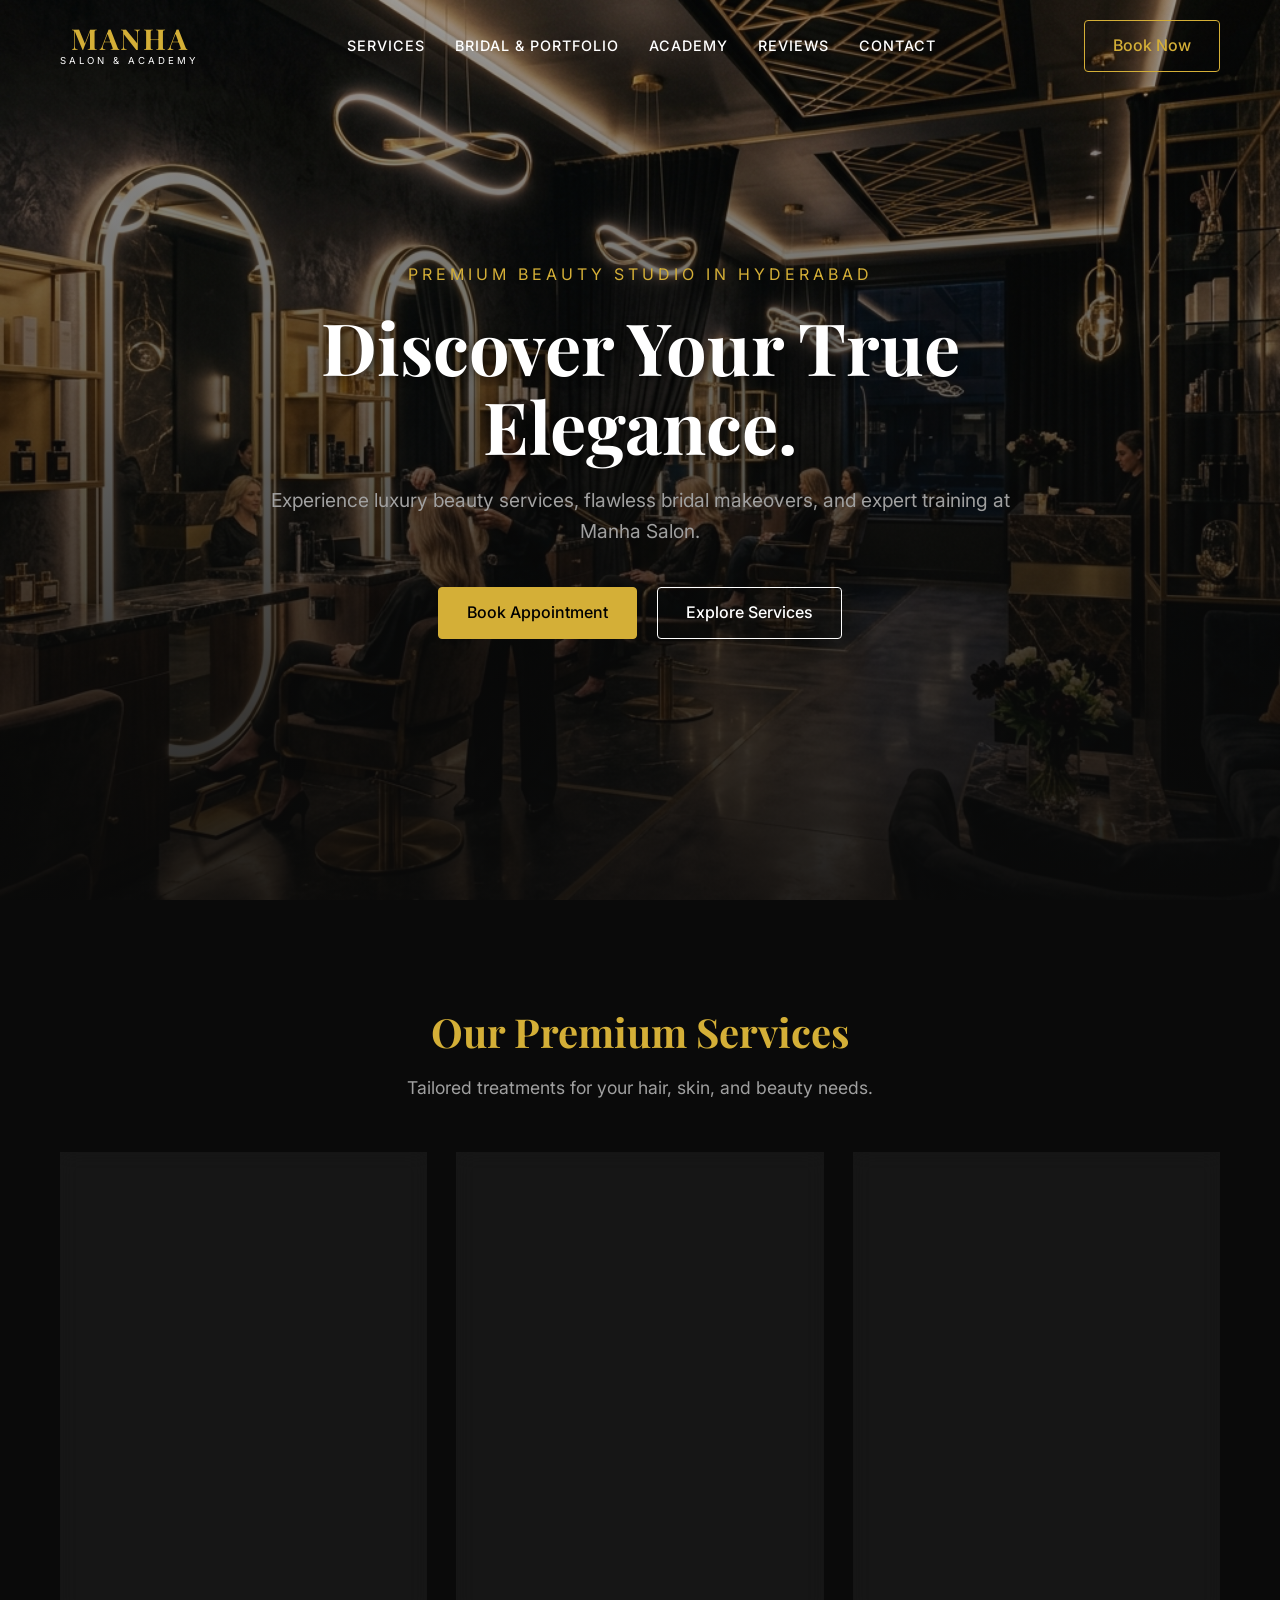
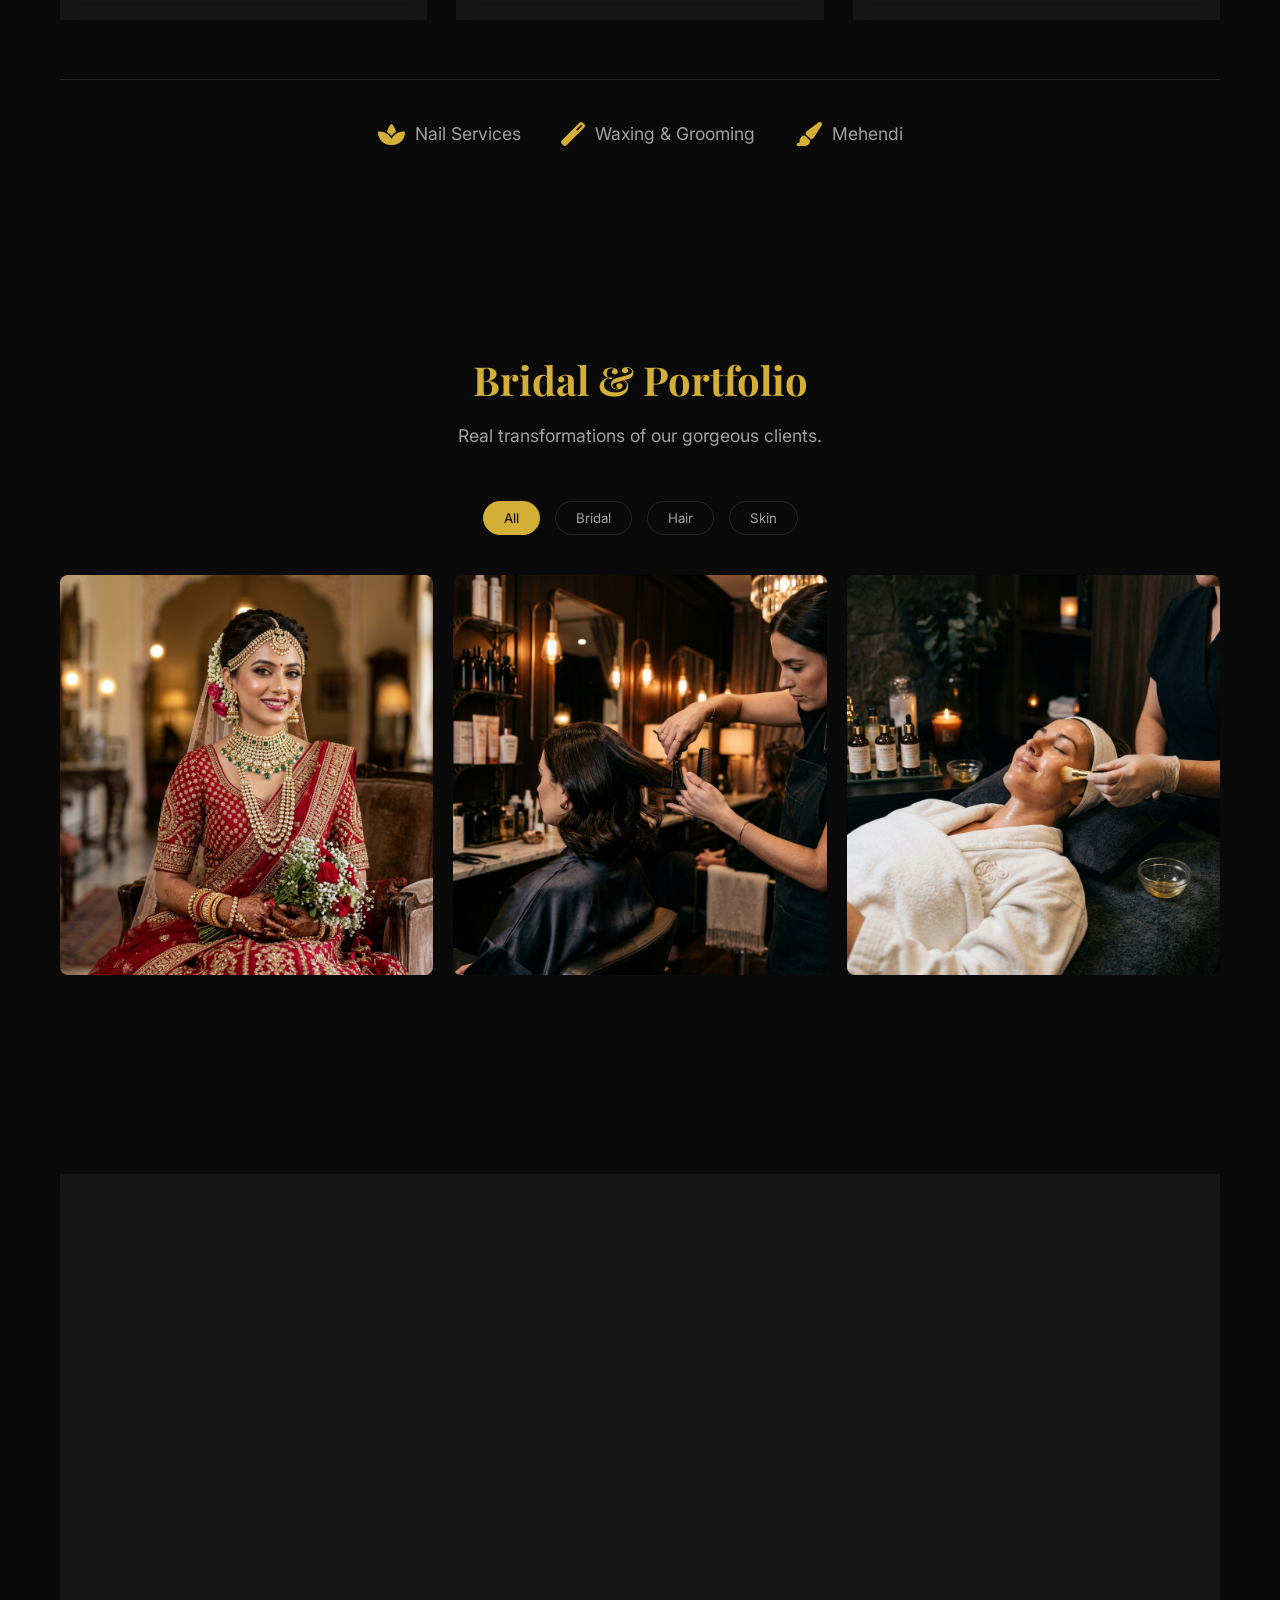
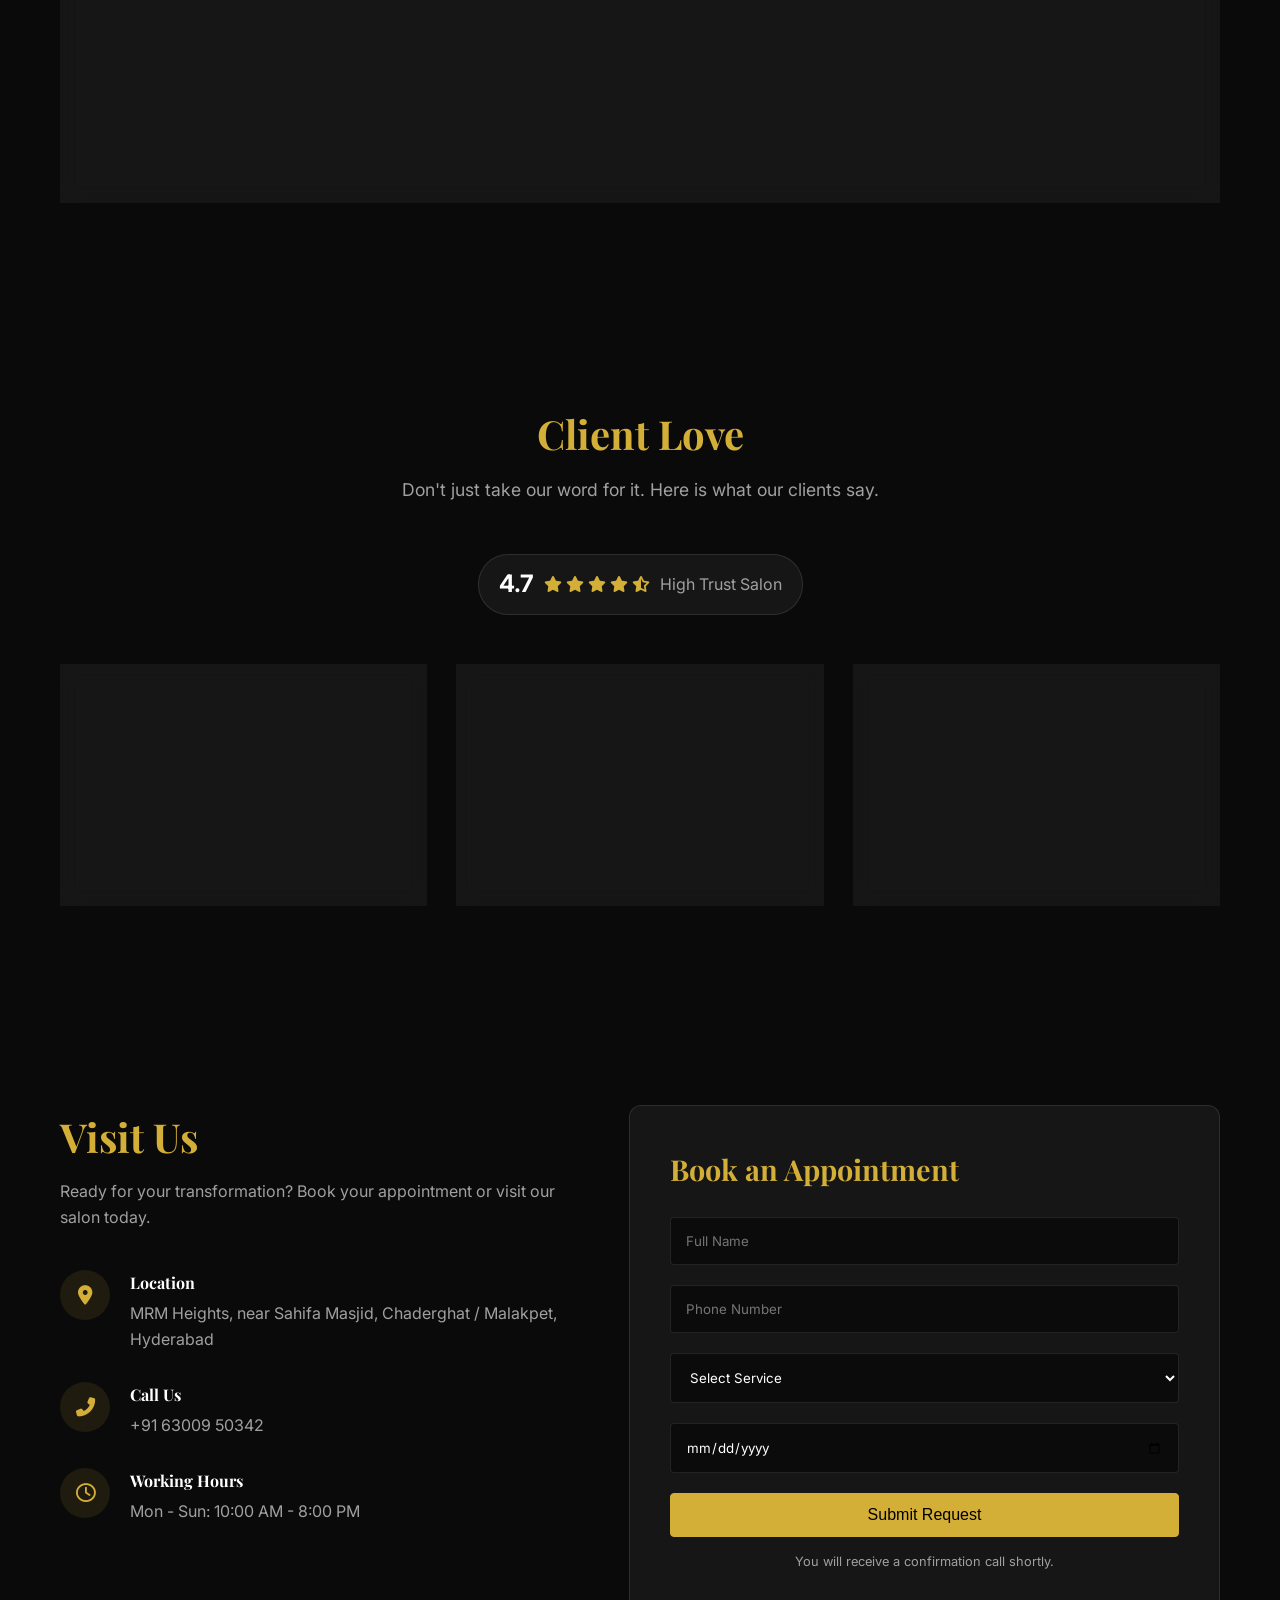
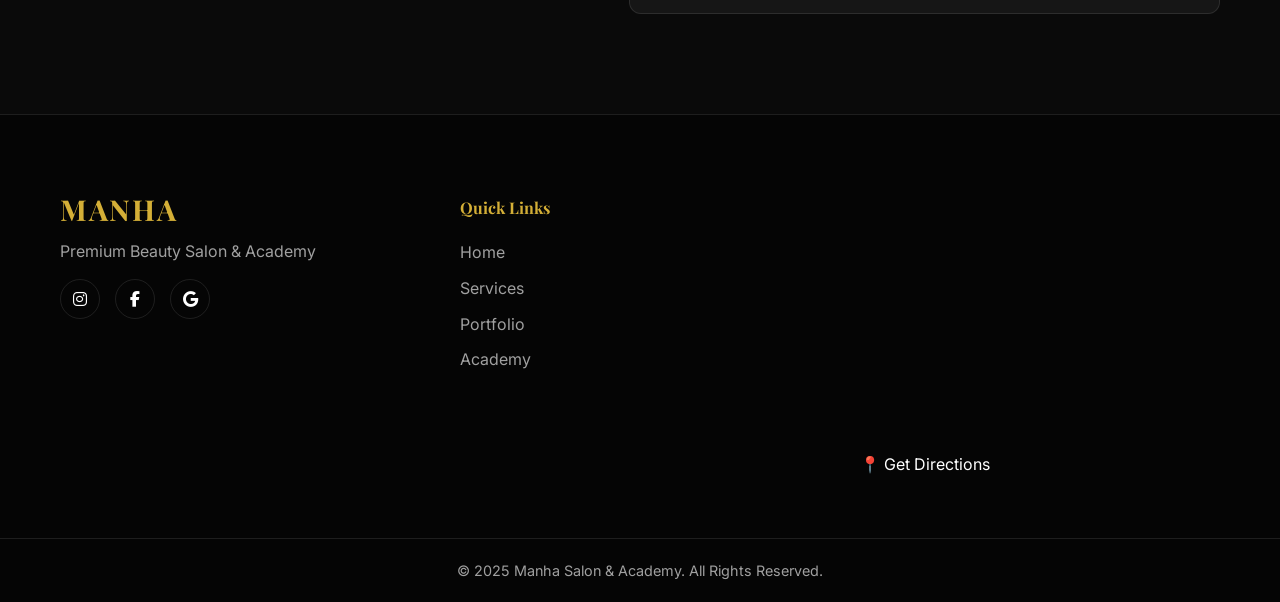
==== index.html @ 8966a5f3 "Initial salon website" ====
<!DOCTYPE html>
<html lang="en">
<head>
    <meta charset="UTF-8">
    <meta name="viewport" content="width=device-width, initial-scale=1.0">
    <meta name="description" content="Manha Salon Premium Beauty & Academy in Hyderabad. We offer luxury bridal makeup, hair styling, skin treatments, and beauty courses.">
    <title>Manha Salon | Premium Beauty & Academy</title>
    
    <!-- Google Fonts -->
    <link rel="preconnect" href="https://fonts.googleapis.com">
    <link rel="preconnect" href="https://fonts.gstatic.com" crossorigin>
    <link href="https://fonts.googleapis.com/css2?family=Inter:wght@300;400;500;600&family=Playfair+Display:wght@400;600;700&display=swap" rel="stylesheet">
    
    <!-- FontAwesome for Icons -->
    <link rel="stylesheet" href="https://cdnjs.cloudflare.com/ajax/libs/font-awesome/6.4.0/css/all.min.css">
    
    <!-- Custom CSS -->
    <link rel="stylesheet" href="styles.css">
</head>
<body>

    <!-- Navigation -->
    <nav id="navbar">
        <div class="nav-container">
            <a href="#" class="logo">
                <span class="logo-text">MANHA</span>
                <span class="logo-sub">SALON & ACADEMY</span>
            </a>
            <div class="nav-links">
                <a href="#services">Services</a>
                <a href="#portfolio">Bridal & Portfolio</a>
                <a href="#academy">Academy</a>
                <a href="#reviews">Reviews</a>
                <a href="#contact">Contact</a>
            </div>
            <div class="nav-actions">
                <a href="https://wa.me/916300950342?text=Hi%20I%20want%20to%20book%20an%20appointment"
class="btn btn-outline"
target="_blank">
Book Now
</a>
                <button class="mobile-menu-btn"><i class="fas fa-bars"></i></button>
            </div>
        </div>
        <!-- Mobile Menu -->
        <div class="mobile-menu">
            <a href="#services">Services</a>
            <a href="#portfolio">Bridal & Portfolio</a>
            <a href="#academy">Academy</a>
            <a href="#reviews">Reviews</a>
            <a href="#contact">Contact</a>
        </div>
    </nav>

    <!-- Hero Section -->
    <header class="hero" id="home">
        <div class="hero-overlay"></div>
        <div class="hero-content fade-in-up">
            <p class="hero-subtitle">Premium Beauty Studio in Hyderabad</p>
            <h1 class="hero-title">Discover Your True Elegance.</h1>
            <p class="hero-desc">Experience luxury beauty services, flawless bridal makeovers, and expert training at Manha Salon.</p>
            <div class="hero-cta">
                <a href="https://wa.me/916300950342?text=Hi%20I%20want%20to%20book%20an%20appointment"
class="btn btn-primary"
target="_blank">
Book Appointment
</a>
                <a href="#services" class="btn btn-secondary">Explore Services</a>
            </div>
        </div>
    </header>

    <!-- Services Section -->
    <section class="services section" id="services">
        <div class="container">
            <div class="section-header text-center fade-in-up">
                <h2 class="section-title">Our Premium Services</h2>
                <p class="section-subtitle">Tailored treatments for your hair, skin, and beauty needs.</p>
            </div>
            
            <div class="services-grid">
                <!-- Service Card 1 -->
                <div class="service-card fade-in-up" style="transition-delay: 0.1s;">
                    <div class="service-img" style="background-image: url('assets/hair_styling.png');"></div>
                    <div class="service-content">
                        <h3>Hair Styling & Care</h3>
                        <p>Expert cuts, coloring, keratin treatments, and styling for a flawless look.</p>
                        <a href="https://wa.me/916300950342?text=Hi, I would like to book a Hair Service." class="service-link" target="_blank">Book via WhatsApp <i class="fas fa-arrow-right"></i></a>
                    </div>
                </div>

                <!-- Service Card 2 -->
                <div class="service-card fade-in-up" style="transition-delay: 0.2s;">
                    <div class="service-img" style="background-image: url('assets/skin_care.png');"></div>
                    <div class="service-content">
                        <h3>Skin Treatments</h3>
                        <p>Rejuvenating facials, de-tan, glowing treatments tailored to your skin type.</p>
                        <a href="https://wa.me/916300950342?text=Hi, I would like to book a Skin Service." class="service-link" target="_blank">Book via WhatsApp <i class="fas fa-arrow-right"></i></a>
                    </div>
                </div>

                <!-- Service Card 3 -->
                <div class="service-card fade-in-up" style="transition-delay: 0.3s;">
                    <div class="service-img" style="background-image: url('assets/bridal_makeup.png');"></div>
                    <div class="service-content">
                        <h3>Bridal & Party Makeup</h3>
                        <p>Flawless HD/Airbrush makeup for your special day to make you shine.</p>
                        <a href="https://wa.me/916300950342?text=Hi, I would like to inquire about Bridal Makeup." class="service-link" target="_blank">Book via WhatsApp <i class="fas fa-arrow-right"></i></a>
                    </div>
                </div>
            </div>

            <!-- Other Services List -->
            <div class="other-services fade-in-up">
                <div class="service-item">
                    <i class="fas fa-spa"></i>
                    <span>Nail Services</span>
                </div>
                <div class="service-item">
                    <i class="fas fa-magic"></i>
                    <span>Waxing & Grooming</span>
                </div>
                <div class="service-item">
                    <i class="fas fa-paint-brush"></i>
                    <span>Mehendi</span>
                </div>
            </div>
        </div>
    </section>

    <!-- Bridal & Portfolio Section -->
    <section class="portfolio section" id="portfolio">
        <div class="container">
            <div class="section-header text-center fade-in-up">
                <h2 class="section-title">Bridal & Portfolio</h2>
                <p class="section-subtitle">Real transformations of our gorgeous clients.</p>
            </div>
            
            <div class="portfolio-filters fade-in-up">
                <button class="filter-btn active" data-filter="all">All</button>
                <button class="filter-btn" data-filter="bridal">Bridal</button>
                <button class="filter-btn" data-filter="hair">Hair</button>
                <button class="filter-btn" data-filter="skin">Skin</button>
            </div>

            <div class="portfolio-grid fade-in-up">
                <div class="portfolio-item bridal">
                    <img src="assets/bridal_makeup.png" alt="Bridal Makeup Transformation">
                    <div class="portfolio-overlay">
                        <span>Bridal HD Makeup</span>
                    </div>
                </div>
                <div class="portfolio-item hair">
                    <img src="assets/hair_styling.png" alt="Hair Color & Styling">
                    <div class="portfolio-overlay">
                        <span>Balayage & Styling</span>
                    </div>
                </div>
                <div class="portfolio-item skin">
                    <img src="assets/skin_care.png" alt="Skin Care Result">
                    <div class="portfolio-overlay">
                        <span>Luxury Glowing Facial</span>
                    </div>
                </div>
                <!-- Add more portfolio items as needed -->
            </div>
        </div>
    </section>

    <!-- Academy Section -->
    <section class="academy section" id="academy">
        <div class="container">
            <div class="academy-content fade-in-up">
                <div class="academy-text">
                    <h2 class="section-title">Manha Beauty Academy</h2>
                    <p class="section-subtitle">Turn your passion into a profession.</p>
                    <p class="academy-desc">We offer professional training courses in makeup, hair styling, and skin treatments. Get certified by industry experts and start your career in beauty.</p>
                    <ul class="academy-features">
                        <li><i class="fas fa-check-circle"></i> Comprehensive Curriculum</li>
                        <li><i class="fas fa-check-circle"></i> Hands-on Practice</li>
                        <li><i class="fas fa-check-circle"></i> Professional Certification</li>
                        <li><i class="fas fa-check-circle"></i> Placement Assistance</li>
                    </ul>
                    <a href="https://wa.me/916300950342?text=Hi, I want details about Academy Courses." class="btn btn-primary" target="_blank">Inquire About Courses</a>
                </div>
                <div class="academy-image">
                    <div class="img-wrapper">
                        <img src="assets/hero_bg.png" alt="Beauty Academy Training">
                    </div>
                </div>
            </div>
        </div>
    </section>

    <!-- Reviews Section -->
    <section class="reviews section" id="reviews">
        <div class="container">
            <div class="section-header text-center fade-in-up">
                <h2 class="section-title">Client Love</h2>
                <p class="section-subtitle">Don't just take our word for it. Here is what our clients say.</p>
                <div class="google-rating">
                    <span class="rating-number">4.7</span>
                    <div class="stars">
                        <i class="fas fa-star"></i>
                        <i class="fas fa-star"></i>
                        <i class="fas fa-star"></i>
                        <i class="fas fa-star"></i>
                        <i class="fas fa-star-half-alt"></i>
                    </div>
                    <span class="rating-text">High Trust Salon</span>
                </div>
            </div>

            <div class="reviews-grid">
                <div class="review-card fade-in-up" style="transition-delay: 0.1s;">
                    <div class="review-header">
                        <div class="reviewer-avatar">S</div>
                        <div>
                            <h4>Sana Fatima</h4>
                            <div class="stars"><i class="fas fa-star"></i><i class="fas fa-star"></i><i class="fas fa-star"></i><i class="fas fa-star"></i><i class="fas fa-star"></i></div>
                        </div>
                    </div>
                    <p class="review-text">"Best bridal makeup in Malakpet! The staff is very friendly and they made my special day even better. Highly recommended."</p>
                </div>
                <div class="review-card fade-in-up" style="transition-delay: 0.2s;">
                    <div class="review-header">
                        <div class="reviewer-avatar">R</div>
                        <div>
                            <h4>Rishika Reddy</h4>
                            <div class="stars"><i class="fas fa-star"></i><i class="fas fa-star"></i><i class="fas fa-star"></i><i class="fas fa-star"></i><i class="fas fa-star"></i></div>
                        </div>
                    </div>
                    <p class="review-text">"Got my hair cut and keratin treatment done. Amazing service and very professional. The ambiance is truly luxurious."</p>
                </div>
                <div class="review-card fade-in-up" style="transition-delay: 0.3s;">
                    <div class="review-header">
                        <div class="reviewer-avatar">N</div>
                        <div>
                            <h4>Neha Khan</h4>
                            <div class="stars"><i class="fas fa-star"></i><i class="fas fa-star"></i><i class="fas fa-star"></i><i class="fas fa-star"></i><i class="fas fa-star-half-alt"></i></div>
                        </div>
                    </div>
                    <p class="review-text">"Joined the beauty course here. The training is very hands-on and detailed. Great place to learn and get styled!"</p>
                </div>
            </div>
        </div>
    </section>

    <!-- Booking / Contact Section -->
    <section class="contact section" id="contact">
        <div class="container">
            <div class="contact-wrapper fade-in-up">
                <div class="contact-info">
                    <h2 class="section-title">Visit Us</h2>
                    <p class="contact-desc">Ready for your transformation? Book your appointment or visit our salon today.</p>
                    
                    <div class="info-item">
                        <div class="info-icon"><i class="fas fa-map-marker-alt"></i></div>
                        <div>
                            <h4>Location</h4>
                            <p>MRM Heights, near Sahifa Masjid, Chaderghat / Malakpet, Hyderabad</p>
                        </div>
                    </div>
                    <div class="info-item">
                        <div class="info-icon">
                            <a href="tel:+916300950342">
                                <i class="fas fa-phone-alt"></i>
                            </a>
                        </div>
                        <div>
                            <h4>Call Us</h4>
                            <p><a href="tel:+916300950342">+91 63009 50342</a></p>
                        </div>
                    </div>
                    <div class="info-item">
                        <div class="info-icon"><i class="far fa-clock"></i></div>
                        <div>
                            <h4>Working Hours</h4>
                            <p>Mon - Sun: 10:00 AM - 8:00 PM</p>
                        </div>
                    </div>
                </div>

                <div class="booking-form-container">
                    <h3>Book an Appointment</h3>
                    <form id="bookingForm" class="booking-form">
                        <div class="form-group">
                            <input type="text" id="name" placeholder="Full Name" required>
                        </div>
                        <div class="form-group">
                            <input type="tel" id="phone" placeholder="Phone Number" required>
                        </div>
                        <div class="form-group">
                            <select id="service" required>
                                <option value="" disabled selected>Select Service</option>
                                <option value="Hair Styling">Hair Styling & Care</option>
                                <option value="Skin Treatment">Skin Treatment</option>
                                <option value="Bridal Makeup">Bridal Makeup</option>
                                <option value="Nails">Nail Services</option>
                                <option value="Academy">Academy Inquiry</option>
                            </select>
                        </div>
                        <div class="form-group">
                            <input type="date" id="date" required>
                        </div>
                        <button type="submit" class="btn btn-primary w-100">Submit Request</button>
                        <p class="form-note">You will receive a confirmation call shortly.</p>
                    </form>
                </div>
            </div>
        </div>
    </section>

    <!-- Footer -->
    <footer>
        <div class="container footer-content">
            <div class="footer-brand">
                <h3 class="logo-text">MANHA</h3>
                <p>Premium Beauty Salon & Academy</p>
                <div class="social-links">
                    <a href="https://www.instagram.com/manhabeautysalonacademy/" target="_blank">
                        <i class="fab fa-instagram"></i>
                    </a>
                
                    <a href="https://www.facebook.com/manhabeautysalon/" target="_blank">
                        <i class="fab fa-facebook-f"></i>
                    </a>
                
                    <a href="https://www.google.com/maps/place/Manha+Beauty+Salon+%26+Academy/" target="_blank">
                        <i class="fab fa-google"></i>
                    </a>
                </div>
            </div>
            <div class="footer-links">
                <h4>Quick Links</h4>
                <a href="#home">Home</a>
                <a href="#services">Services</a>
                <a href="#portfolio">Portfolio</a>
                <a href="#academy">Academy</a>
            </div>
            <div class="footer-map">
                <div class="map-container">
                    
                    <iframe 
                        src="https://www.google.com/maps?q=17.3756812,78.4922675&z=15&output=embed"
                        width="100%" 
                        height="250" 
                        style="border:0;" 
                        allowfullscreen="" 
                        loading="lazy">
                    </iframe>
            
                    <a href="https://www.google.com/maps/dir/?api=1&destination=17.3756812,78.4922675"
                       target="_blank"
                       class="map-overlay-btn">
                       📍 Get Directions
                    </a>
            
                </div>
            </div>
            </div>
            
            <div class="footer-bottom">
                <p>&copy; 2025 Manha Salon & Academy. All Rights Reserved.</p>
            </div>
            </footer>

    <!-- Sticky Mobile Actions -->
    <div class="sticky-actions">
        <a href="tel:+916300950342" class="sticky-btn call-btn">
            <i class="fas fa-phone-alt"></i> Call Now
        </a>
        <a href="https://wa.me/916300950342" class="sticky-btn whatsapp-btn" target="_blank">
            <i class="fab fa-whatsapp"></i> WhatsApp
        </a>
        <a href="#contact" class="sticky-btn book-btn">
            <i class="far fa-calendar-alt"></i> Book
        </a>
    </div>

    <!-- Scripts -->
    <script src="script.js"></script>
</body>
</html>
---- styles.css ----
/* =========================================
   VARIABLES & RESET
========================================= */
:root {
    --bg-color: #0a0a0a;
    --card-bg: rgba(30, 30, 30, 0.6);
    --gold: #d4af37;
    --gold-hover: #c5a059;
    --text-main: #ffffff;
    --text-muted: #a0a0a0;
    --glass-border: rgba(255, 255, 255, 0.1);
    --font-heading: 'Playfair Display', serif;
    --font-body: 'Inter', sans-serif;
    --transition: all 0.3s ease;
}

* {
    margin: 0;
    padding: 0;
    box-sizing: border-box;
}

html {
    scroll-behavior: smooth;
}

body {
    background-color: var(--bg-color);
    color: var(--text-main);
    font-family: var(--font-body);
    line-height: 1.6;
    overflow-x: hidden;
}

a {
    text-decoration: none;
    color: inherit;
}

ul {
    list-style: none;
}

.container {
    max-width: 1200px;
    margin: 0 auto;
    padding: 0 20px;
}

.section {
    padding: 100px 0;
}

.text-center {
    text-align: center;
}

.w-100 {
    width: 100%;
}

/* =========================================
   TYPOGRAPHY & BUTTONS
========================================= */
h1, h2, h3, h4, .logo-text {
    font-family: var(--font-heading);
}

.section-title {
    font-size: 2.5rem;
    color: var(--gold);
    margin-bottom: 10px;
}

.section-subtitle {
    font-size: 1.1rem;
    color: var(--text-muted);
    margin-bottom: 50px;
}

.btn {
    display: inline-block;
    padding: 12px 28px;
    font-size: 1rem;
    font-weight: 500;
    border-radius: 4px;
    cursor: pointer;
    transition: var(--transition);
    text-align: center;
}

.btn-primary {
    background-color: var(--gold);
    color: #000;
    border: 1px solid var(--gold);
}

.btn-primary:hover {
    background-color: transparent;
    color: var(--gold);
}

.btn-secondary {
    background-color: transparent;
    color: var(--text-main);
    border: 1px solid var(--text-main);
}

.btn-secondary:hover {
    background-color: var(--text-main);
    color: #000;
}

.btn-outline {
    background: transparent;
    border: 1px solid var(--gold);
    color: var(--gold);
}

.btn-outline:hover {
    background: var(--gold);
    color: #000;
}

/* =========================================
   NAVIGATION
========================================= */
nav {
    position: fixed;
    top: 0;
    left: 0;
    width: 100%;
    z-index: 1000;
    padding: 20px 0;
    transition: var(--transition);
    background: transparent;
}

nav.scrolled {
    background: rgba(10, 10, 10, 0.95);
    backdrop-filter: blur(10px);
    box-shadow: 0 4px 30px rgba(0, 0, 0, 0.5);
    padding: 15px 0;
    border-bottom: 1px solid var(--glass-border);
}

.nav-container {
    max-width: 1200px;
    margin: 0 auto;
    padding: 0 20px;
    display: flex;
    justify-content: space-between;
    align-items: center;
}

.logo {
    display: flex;
    flex-direction: column;
    align-items: center;
}

.logo-text {
    font-size: 1.8rem;
    font-weight: 700;
    letter-spacing: 2px;
    color: var(--gold);
    line-height: 1;
}

.logo-sub {
    font-size: 0.6rem;
    letter-spacing: 3px;
    color: var(--text-main);
}

.nav-links {
    display: flex;
    gap: 30px;
}

.nav-links a {
    font-size: 0.9rem;
    font-weight: 500;
    text-transform: uppercase;
    letter-spacing: 1px;
    position: relative;
    transition: var(--transition);
}

.nav-links a::after {
    content: '';
    position: absolute;
    bottom: -5px;
    left: 0;
    width: 0;
    height: 2px;
    background: var(--gold);
    transition: var(--transition);
}

.nav-links a:hover::after {
    width: 100%;
}

.nav-links a:hover {
    color: var(--gold);
}

.mobile-menu-btn {
    display: none;
    background: none;
    border: none;
    color: var(--gold);
    font-size: 1.5rem;
    cursor: pointer;
}

.mobile-menu {
    position: absolute;
    top: 100%;
    left: 0;
    width: 100%;
    background: rgba(10, 10, 10, 0.98);
    flex-direction: column;
    padding: 20px;
    display: none;
    border-bottom: 1px solid var(--glass-border);
}

.mobile-menu.active {
    display: flex;
}

.mobile-menu a {
    padding: 15px 0;
    border-bottom: 1px solid rgba(255, 255, 255, 0.05);
    text-transform: uppercase;
    font-size: 0.9rem;
    letter-spacing: 1px;
}

/* =========================================
   HERO SECTION
========================================= */
.hero {
    height: 100vh;
    background-image: url('assets/hero_bg.png');
    background-size: cover;
    background-position: center;
    position: relative;
    display: flex;
    align-items: center;
    justify-content: center;
    text-align: center;
    padding: 0 20px;
}

.hero-overlay {
    position: absolute;
    top: 0;
    left: 0;
    width: 100%;
    height: 100%;
    background: linear-gradient(to bottom, rgba(10,10,10,0.4), rgba(10,10,10,0.9));
}

.hero-content {
    position: relative;
    z-index: 1;
    max-width: 800px;
}

.hero-subtitle {
    font-size: 1rem;
    text-transform: uppercase;
    letter-spacing: 4px;
    color: var(--gold);
    margin-bottom: 20px;
}

.hero-title {
    font-size: 4.5rem;
    line-height: 1.1;
    margin-bottom: 20px;
    text-shadow: 2px 2px 10px rgba(0,0,0,0.5);
}

.hero-desc {
    font-size: 1.2rem;
    color: var(--text-muted);
    margin-bottom: 40px;
}

.hero-cta {
    display: flex;
    gap: 20px;
    justify-content: center;
}

/* =========================================
   SERVICES SECTION
========================================= */
.services-grid {
    display: grid;
    grid-template-columns: repeat(auto-fit, minmax(320px, 1fr));
    gap: 30px;
    margin-bottom: 60px;
}

.service-card {
    background: var(--card-bg);
    border: 1px solid var(--glass-border);
    border-radius: 8px;
    overflow: hidden;
    backdrop-filter: blur(10px);
    transition: var(--transition);
}

.service-card:hover {
    transform: translateY(-10px);
    border-color: var(--gold);
    box-shadow: 0 10px 30px rgba(212, 175, 55, 0.1);
}

.service-img {
    height: 250px;
    background-size: cover;
    background-position: center;
}

.service-content {
    padding: 30px;
}

.service-content h3 {
    font-size: 1.5rem;
    margin-bottom: 15px;
    color: var(--text-main);
}

.service-content p {
    color: var(--text-muted);
    margin-bottom: 25px;
}

.service-link {
    color: var(--gold);
    font-weight: 500;
    text-transform: uppercase;
    font-size: 0.9rem;
    letter-spacing: 1px;
    display: inline-flex;
    align-items: center;
    gap: 10px;
}

.service-link:hover {
    color: var(--text-main);
}

.other-services {
    display: flex;
    justify-content: center;
    gap: 40px;
    flex-wrap: wrap;
    border-top: 1px solid var(--glass-border);
    padding-top: 40px;
}

.service-item {
    display: flex;
    align-items: center;
    gap: 10px;
    font-size: 1.1rem;
    color: var(--text-muted);
}

.service-item i {
    color: var(--gold);
    font-size: 1.5rem;
}

/* =========================================
   PORTFOLIO SECTION
========================================= */
.portfolio-filters {
    display: flex;
    justify-content: center;
    gap: 15px;
    margin-bottom: 40px;
    flex-wrap: wrap;
}

.filter-btn {
    background: transparent;
    border: 1px solid var(--glass-border);
    color: var(--text-muted);
    padding: 8px 20px;
    border-radius: 30px;
    cursor: pointer;
    transition: var(--transition);
    font-family: var(--font-body);
}

.filter-btn.active, .filter-btn:hover {
    background: var(--gold);
    color: #000;
    border-color: var(--gold);
}

.portfolio-grid {
    display: grid;
    grid-template-columns: repeat(auto-fill, minmax(300px, 1fr));
    gap: 20px;
}

.portfolio-item {
    position: relative;
    border-radius: 8px;
    overflow: hidden;
    height: 400px;
}

.portfolio-item img {
    width: 100%;
    height: 100%;
    object-fit: cover;
    transition: transform 0.5s ease;
}

.portfolio-overlay {
    position: absolute;
    bottom: -100%;
    left: 0;
    width: 100%;
    padding: 20px;
    background: linear-gradient(transparent, rgba(0,0,0,0.9));
    transition: var(--transition);
    display: flex;
    align-items: flex-end;
}

.portfolio-item:hover img {
    transform: scale(1.1);
}

.portfolio-item:hover .portfolio-overlay {
    bottom: 0;
}

.portfolio-overlay span {
    font-family: var(--font-heading);
    font-size: 1.5rem;
    color: var(--gold);
}

/* =========================================
   ACADEMY SECTION
========================================= */
.academy-content {
    display: flex;
    align-items: center;
    gap: 60px;
    background: var(--card-bg);
    border: 1px solid var(--glass-border);
    border-radius: 12px;
    padding: 60px;
    backdrop-filter: blur(10px);
}

.academy-text {
    flex: 1;
}

.academy-image {
    flex: 1;
}

.img-wrapper {
    border-radius: 12px;
    overflow: hidden;
    border: 1px solid var(--glass-border);
}

.img-wrapper img {
    width: 100%;
    height: auto;
    display: block;
}

.academy-desc {
    color: var(--text-muted);
    margin-bottom: 30px;
    font-size: 1.1rem;
}

.academy-features {
    margin-bottom: 40px;
}

.academy-features li {
    margin-bottom: 15px;
    display: flex;
    align-items: center;
    gap: 15px;
    color: var(--text-main);
}

.academy-features i {
    color: var(--gold);
}

/* =========================================
   REVIEWS SECTION
========================================= */
.google-rating {
    display: inline-flex;
    align-items: center;
    gap: 10px;
    background: rgba(255,255,255,0.05);
    padding: 10px 20px;
    border-radius: 30px;
    border: 1px solid var(--glass-border);
}

.rating-number {
    font-size: 1.5rem;
    font-weight: 700;
}

.stars i {
    color: var(--gold);
}

.rating-text {
    color: var(--text-muted);
}

.reviews-grid {
    display: grid;
    grid-template-columns: repeat(auto-fit, minmax(300px, 1fr));
    gap: 30px;
    margin-top: 50px;
}

.review-card {
    background: var(--card-bg);
    padding: 30px;
    border-radius: 8px;
    border: 1px solid var(--glass-border);
    backdrop-filter: blur(10px);
}

.review-header {
    display: flex;
    align-items: center;
    gap: 15px;
    margin-bottom: 20px;
}

.reviewer-avatar {
    width: 50px;
    height: 50px;
    background: var(--gold);
    color: #000;
    display: flex;
    align-items: center;
    justify-content: center;
    border-radius: 50%;
    font-weight: 700;
    font-size: 1.2rem;
}

.review-header h4 {
    margin-bottom: 5px;
}

.review-text {
    color: var(--text-muted);
    font-style: italic;
}

/* =========================================
   CONTACT SECTION
========================================= */
.contact-wrapper {
    display: flex;
    gap: 60px;
}

.contact-info {
    flex: 1;
}

.contact-desc {
    color: var(--text-muted);
    margin-bottom: 40px;
}

.info-item {
    display: flex;
    gap: 20px;
    margin-bottom: 30px;
}

.info-icon {
    width: 50px;
    height: 50px;
    background: rgba(212, 175, 55, 0.1);
    color: var(--gold);
    display: flex;
    align-items: center;
    justify-content: center;
    border-radius: 50%;
    font-size: 1.2rem;
    flex-shrink: 0;
}

.info-item h4 {
    margin-bottom: 5px;
    color: var(--text-main);
}

.info-item p {
    color: var(--text-muted);
}

.booking-form-container {
    flex: 1;
    background: var(--card-bg);
    padding: 40px;
    border-radius: 12px;
    border: 1px solid var(--glass-border);
}

.booking-form-container h3 {
    margin-bottom: 25px;
    font-size: 1.8rem;
    color: var(--gold);
}

.form-group {
    margin-bottom: 20px;
}

.form-group input, .form-group select {
    width: 100%;
    padding: 15px;
    background: rgba(0,0,0,0.5);
    border: 1px solid var(--glass-border);
    border-radius: 4px;
    color: var(--text-main);
    font-family: var(--font-body);
    transition: var(--transition);
}

.form-group input:focus, .form-group select:focus {
    outline: none;
    border-color: var(--gold);
}

.form-note {
    font-size: 0.8rem;
    color: var(--text-muted);
    text-align: center;
    margin-top: 15px;
}

/* =========================================
   FOOTER
========================================= */
footer {
    background: #050505;
    padding: 80px 0 20px;
    border-top: 1px solid var(--glass-border);
}

.footer-content {
    display: grid;
    grid-template-columns: repeat(auto-fit, minmax(250px, 1fr));
    gap: 40px;
    margin-bottom: 60px;
}

.footer-brand p {
    color: var(--text-muted);
    margin: 15px 0;
}

.social-links {
    display: flex;
    gap: 15px;
}

.social-links a {
    width: 40px;
    height: 40px;
    border: 1px solid var(--glass-border);
    display: flex;
    align-items: center;
    justify-content: center;
    border-radius: 50%;
    color: var(--text-main);
    transition: var(--transition);
}

.social-links a:hover {
    background: var(--gold);
    color: #000;
    border-color: var(--gold);
}

.footer-links h4 {
    margin-bottom: 20px;
    color: var(--gold);
}

.footer-links a {
    display: block;
    color: var(--text-muted);
    margin-bottom: 10px;
    transition: var(--transition);
}

.footer-links a:hover {
    color: var(--text-main);
    padding-left: 5px;
}

.map-placeholder {
    height: 200px;
    background: var(--card-bg);
    border: 1px solid var(--glass-border);
    border-radius: 8px;
    display: flex;
    align-items: center;
    justify-content: center;
    color: var(--text-muted);
    flex-direction: column;
    gap: 10px;
}

.footer-bottom {
    text-align: center;
    padding-top: 20px;
    border-top: 1px solid var(--glass-border);
    color: var(--text-muted);
    font-size: 0.9rem;
}

/* =========================================
   STICKY MOBILE ACTIONS
========================================= */
.sticky-actions {
    position: fixed;
    bottom: 0;
    left: 0;
    width: 100%;
    display: flex;
    z-index: 1000;
    box-shadow: 0 -2px 10px rgba(0,0,0,0.5);
}

.sticky-btn {
    flex: 1;
    padding: 15px 0;
    text-align: center;
    font-size: 0.9rem;
    font-weight: 600;
    text-transform: uppercase;
    display: flex;
    flex-direction: column;
    align-items: center;
    gap: 5px;
}

.call-btn {
    background: #1f1f1f;
    color: var(--text-main);
}

.whatsapp-btn {
    background: #25D366;
    color: #fff;
}

.book-btn {
    background: var(--gold);
    color: #000;
}

@media (min-width: 769px) {
    .sticky-actions {
        display: none;
    }
}

/* =========================================
   ANIMATIONS
========================================= */
.fade-in-up {
    opacity: 0;
    transform: translateY(30px);
    transition: opacity 0.8s ease, transform 0.8s ease;
}

.fade-in-up.appear {
    opacity: 1;
    transform: translateY(0);
}

/* =========================================
   RESPONSIVE
========================================= */
@media (max-width: 992px) {
    .academy-content {
        flex-direction: column;
        padding: 40px;
    }
    
    .contact-wrapper {
        flex-direction: column;
    }
    
    .hero-title {
        font-size: 3.5rem;
    }
}

@media (max-width: 768px) {
    .nav-links, .nav-actions .btn {
        display: none;
    }
    
    .mobile-menu-btn {
        display: block;
    }
    
    .hero-title {
        font-size: 2.5rem;
    }
    
    .section {
        padding: 60px 0;
    }
    
    body {
        padding-bottom: 70px; /* Space for sticky actions */
    }
}
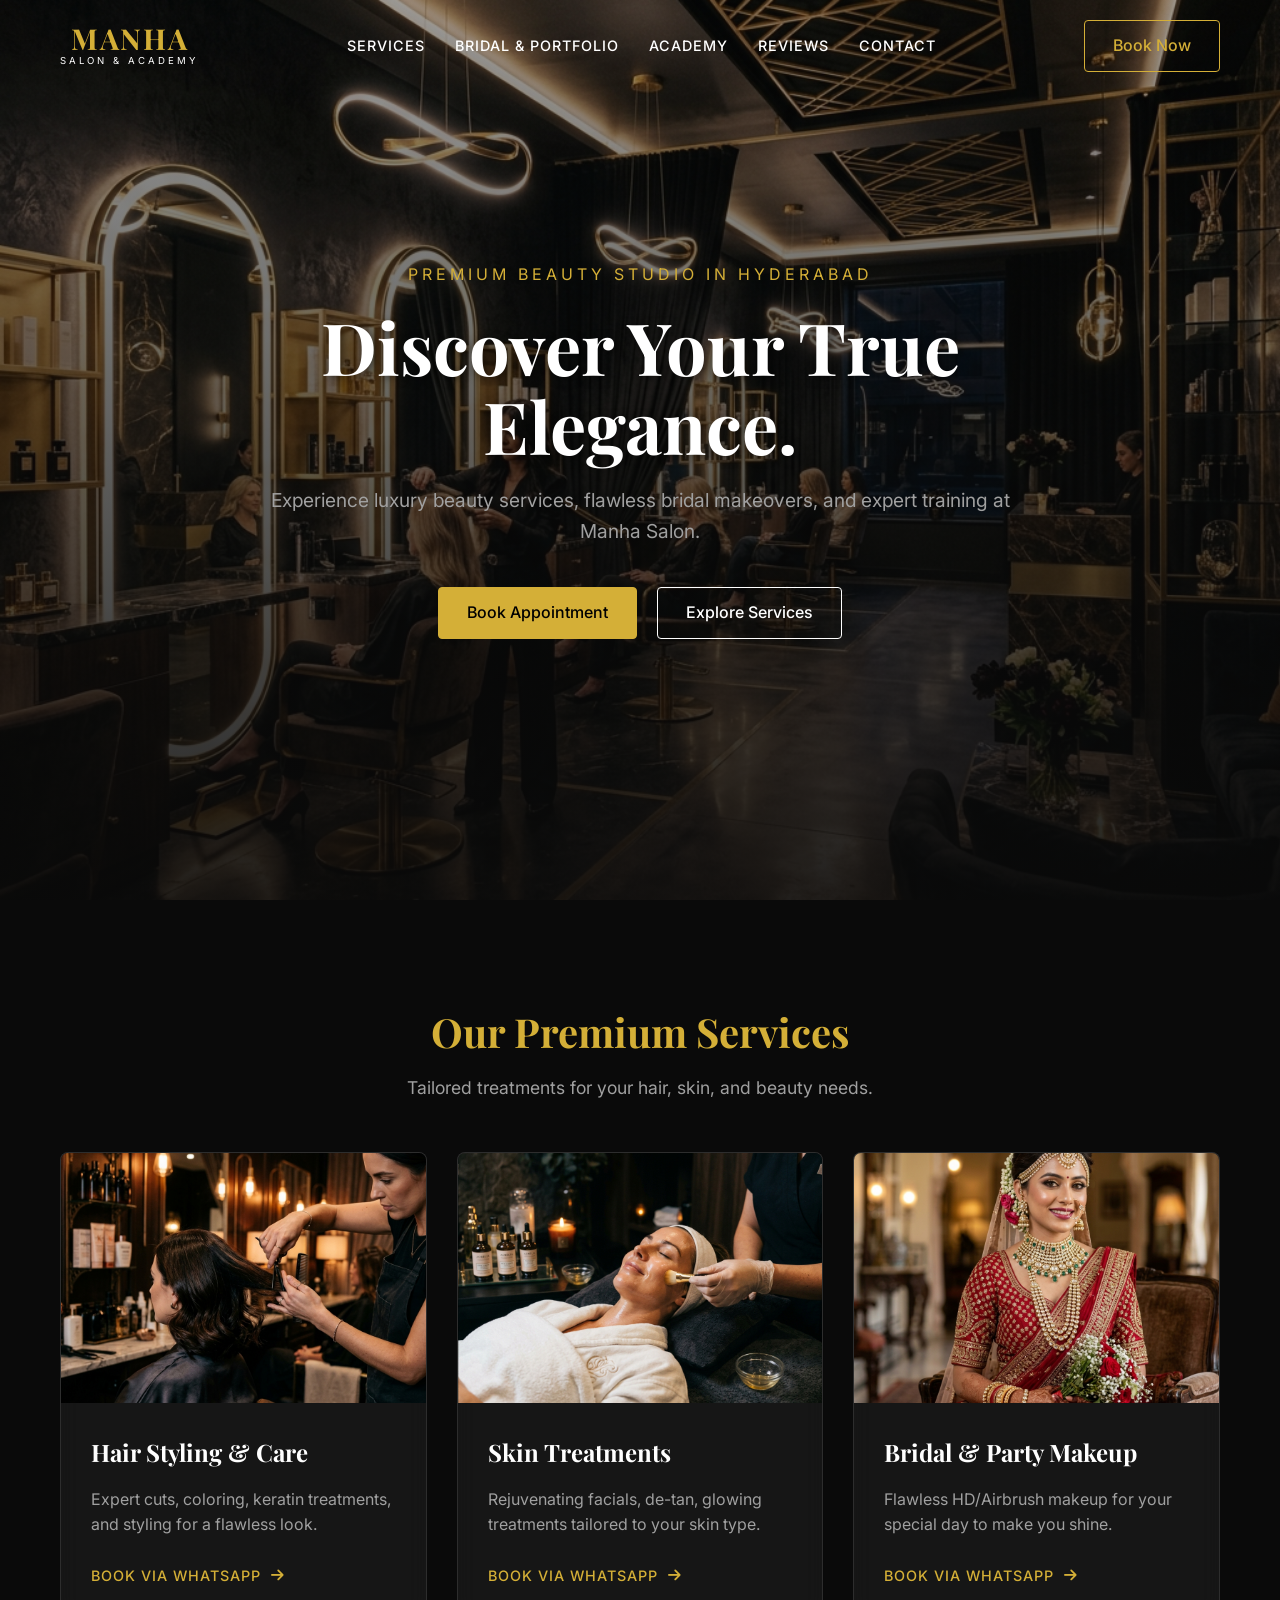
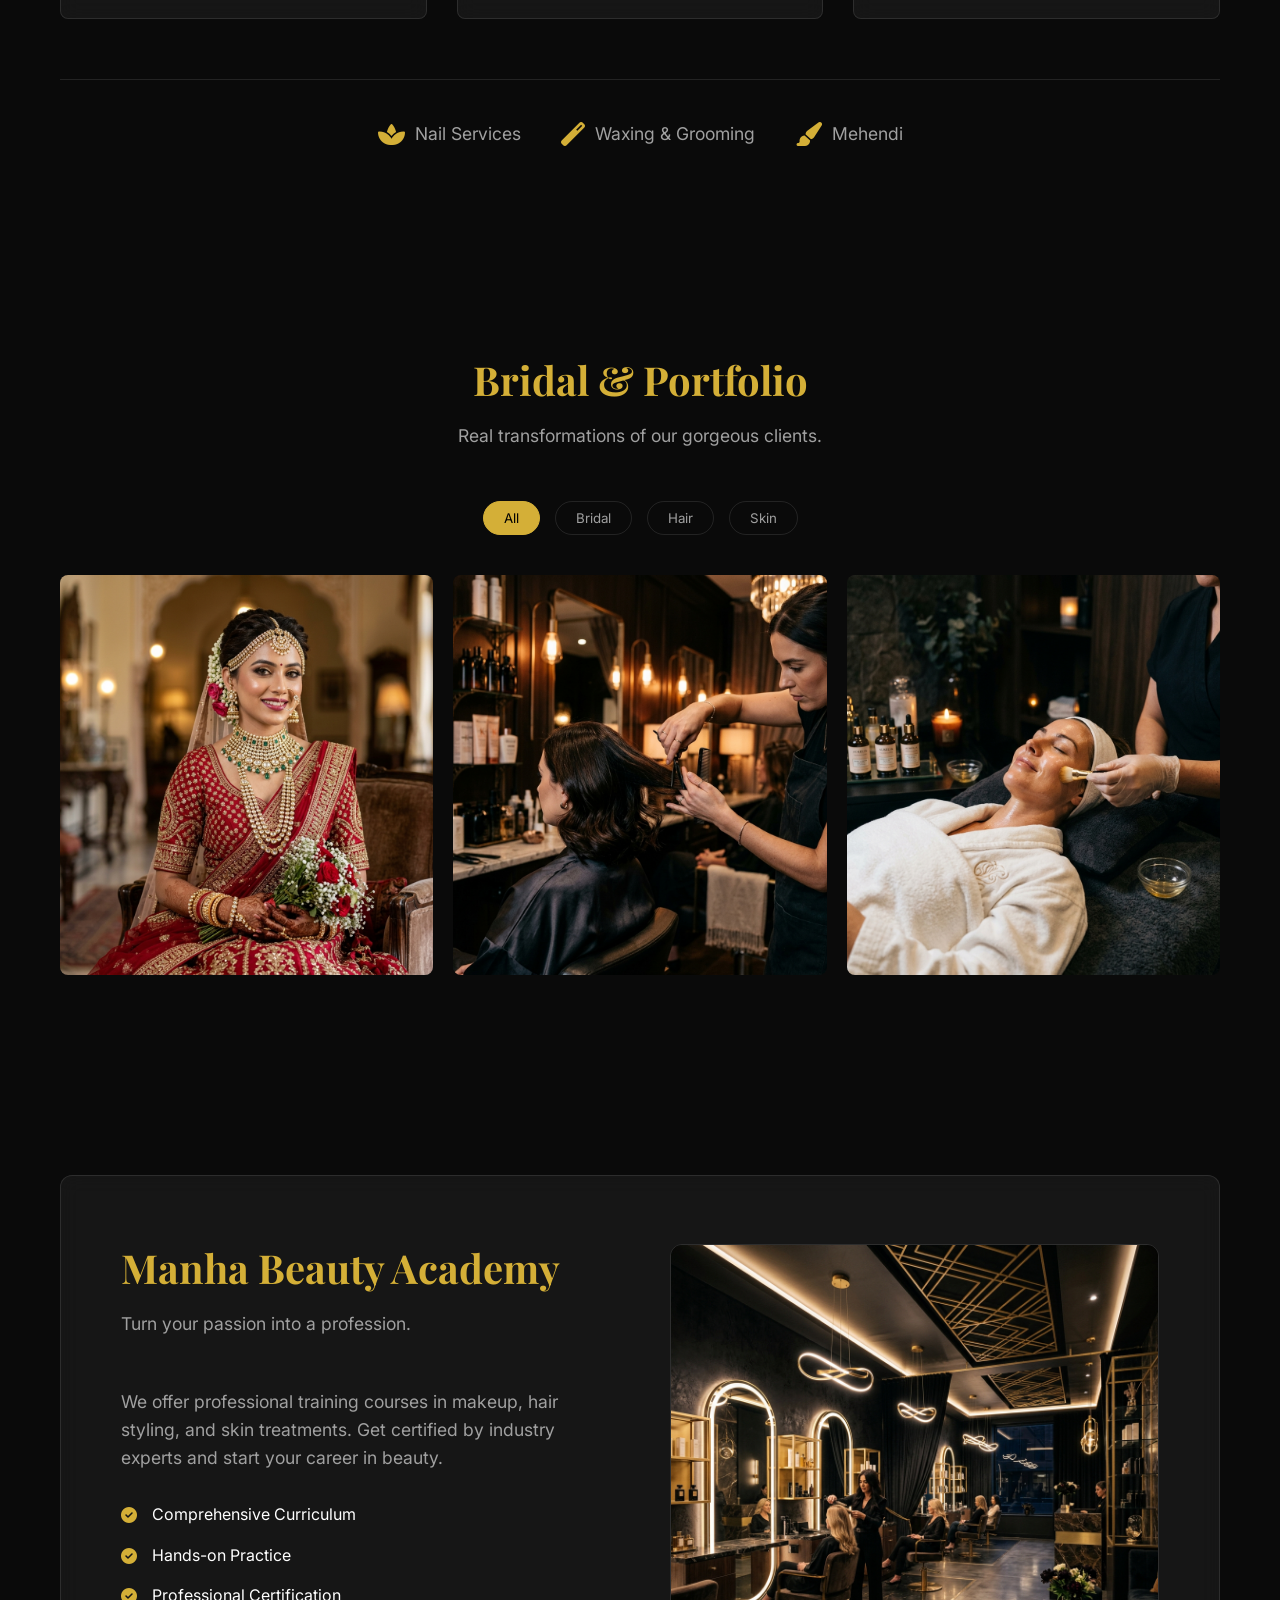
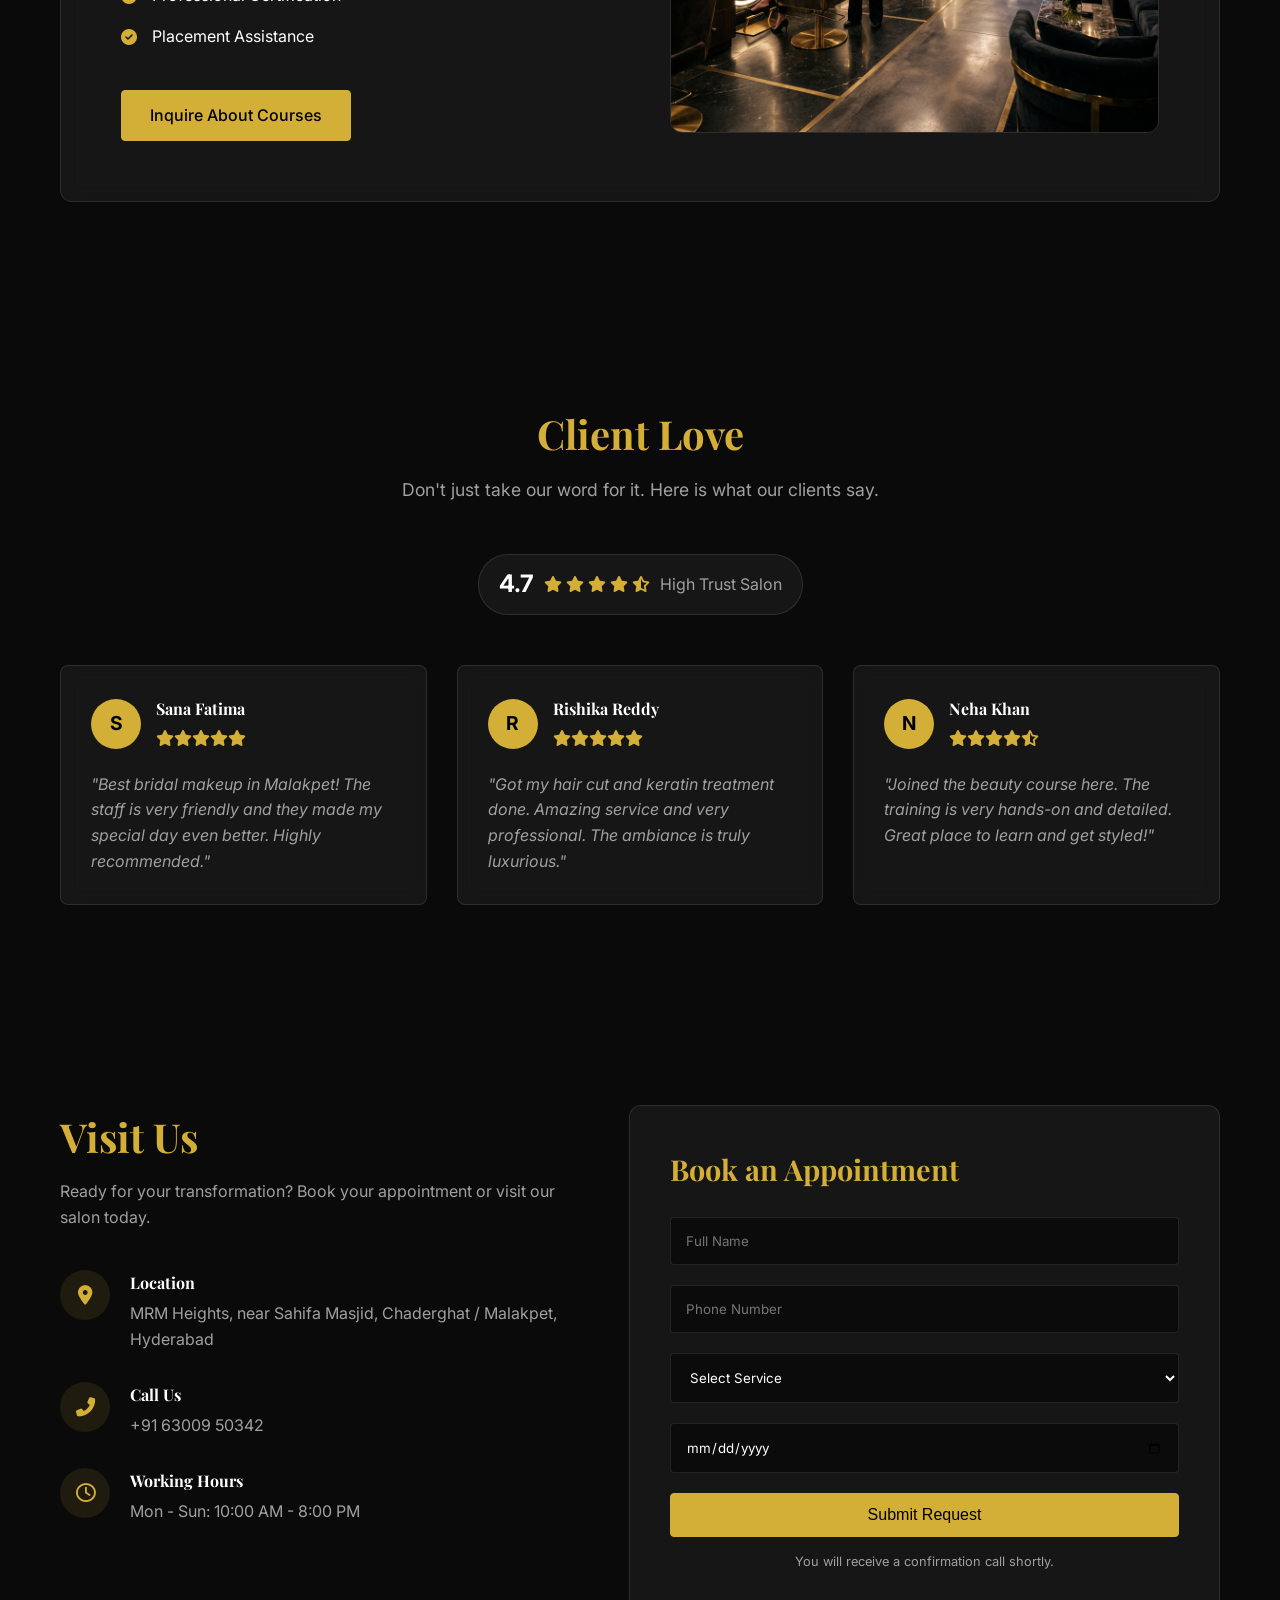
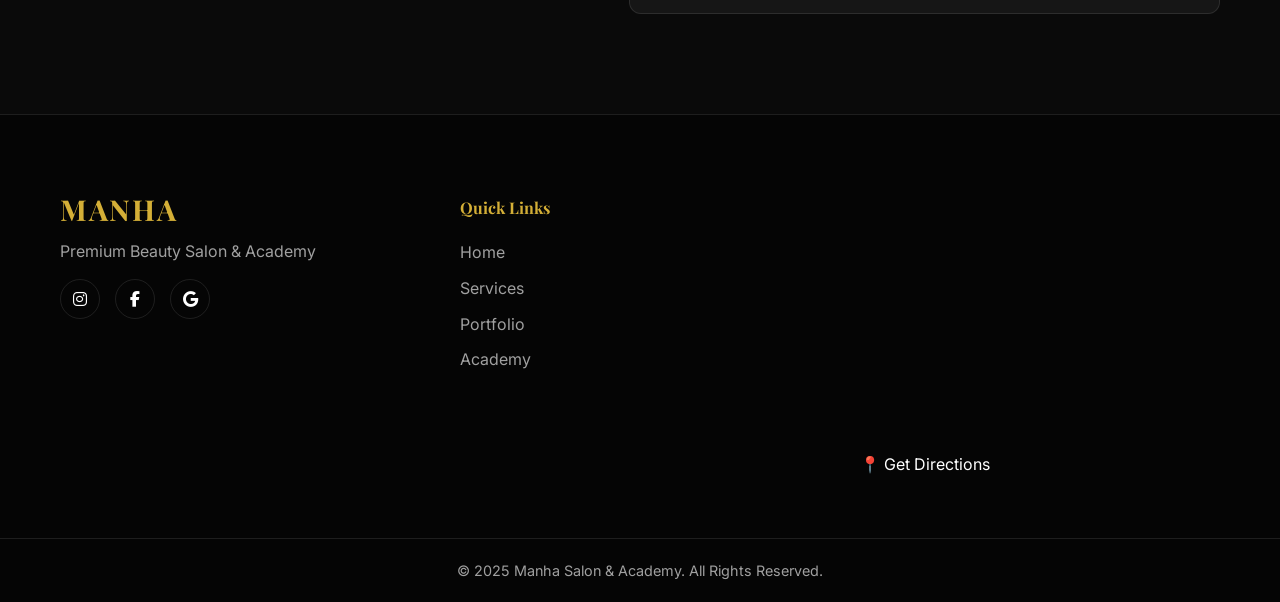
==== commit b720f84c: "Added SEO meta tags" ====
--- a/index.html
+++ b/index.html
@@ -1,15 +1,41 @@
 <!DOCTYPE html>
 <html lang="en">
 <head>
-    <meta charset="UTF-8">
-    <meta name="viewport" content="width=device-width, initial-scale=1.0">
-    <meta name="description" content="Manha Salon Premium Beauty & Academy in Hyderabad. We offer luxury bridal makeup, hair styling, skin treatments, and beauty courses.">
-    <title>Manha Salon | Premium Beauty & Academy</title>
-    
-    <!-- Google Fonts -->
-    <link rel="preconnect" href="https://fonts.googleapis.com">
-    <link rel="preconnect" href="https://fonts.gstatic.com" crossorigin>
-    <link href="https://fonts.googleapis.com/css2?family=Inter:wght@300;400;500;600&family=Playfair+Display:wght@400;600;700&display=swap" rel="stylesheet">
+        <meta charset="UTF-8">
+        <meta name="viewport" content="width=device-width, initial-scale=1.0">
+    
+        <meta name="description" content="Manha Salon Premium Beauty & Academy in Hyderabad. We offer luxury bridal makeup, hair styling, skin treatments, and beauty courses.">
+    
+        <!-- SEO META TAGS -->
+        <meta name="keywords" content="Manha Beauty Salon Hyderabad, Bridal Makeup Hyderabad, Hair Styling Malakpet, Beauty Academy Hyderabad, Salon near Chaderghat">
+    
+        <meta name="author" content="Manha Beauty Salon & Academy">
+    
+        <meta property="og:title" content="Manha Beauty Salon & Academy">
+    
+        <meta property="og:description" content="Premium beauty salon & academy in Hyderabad offering bridal makeup, hair styling, facials and beauty courses.">
+    
+        <meta property="og:image" content="assets/hero_bg.png">
+    
+        <meta property="og:type" content="website">
+    
+        <meta property="og:url" content="https://manha-salon.netlify.app/">
+    
+        <meta name="robots" content="index, follow">
+    
+        <link rel="canonical" href="https://manha-salon.netlify.app/">
+    
+        <!-- TITLE -->
+        <title>
+            Manha Beauty Salon & Academy | Bridal Makeup & Hair Styling Hyderabad
+        </title>
+    
+        <!-- Google Fonts -->
+        <link rel="preconnect" href="https://fonts.googleapis.com">
+    
+        <link rel="preconnect" href="https://fonts.gstatic.com" crossorigin>
+    
+        <link href="https://fonts.googleapis.com/css2?family=Inter:wght@300;400;500;600&family=Playfair+Display:wght@400;600;700&display=swap" rel="stylesheet">
     
     <!-- FontAwesome for Icons -->
     <link rel="stylesheet" href="https://cdnjs.cloudflare.com/ajax/libs/font-awesome/6.4.0/css/all.min.css">
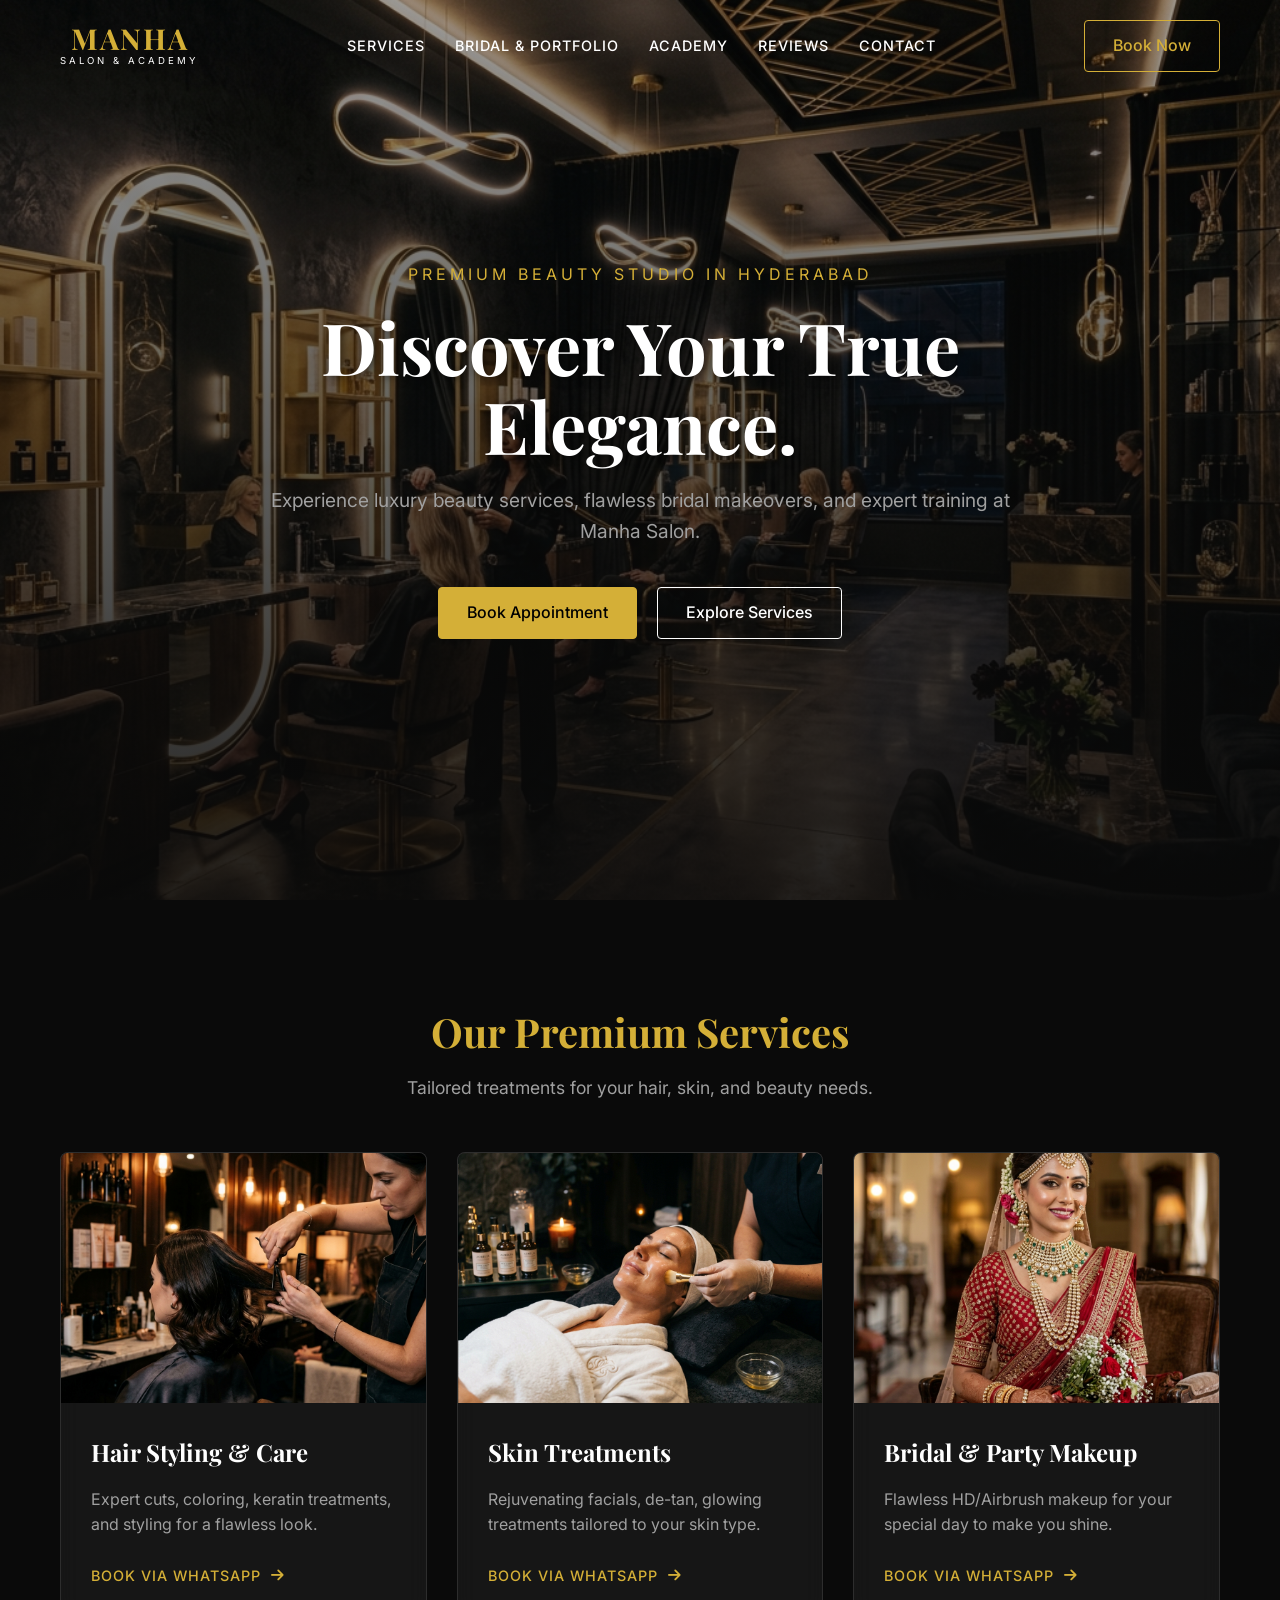
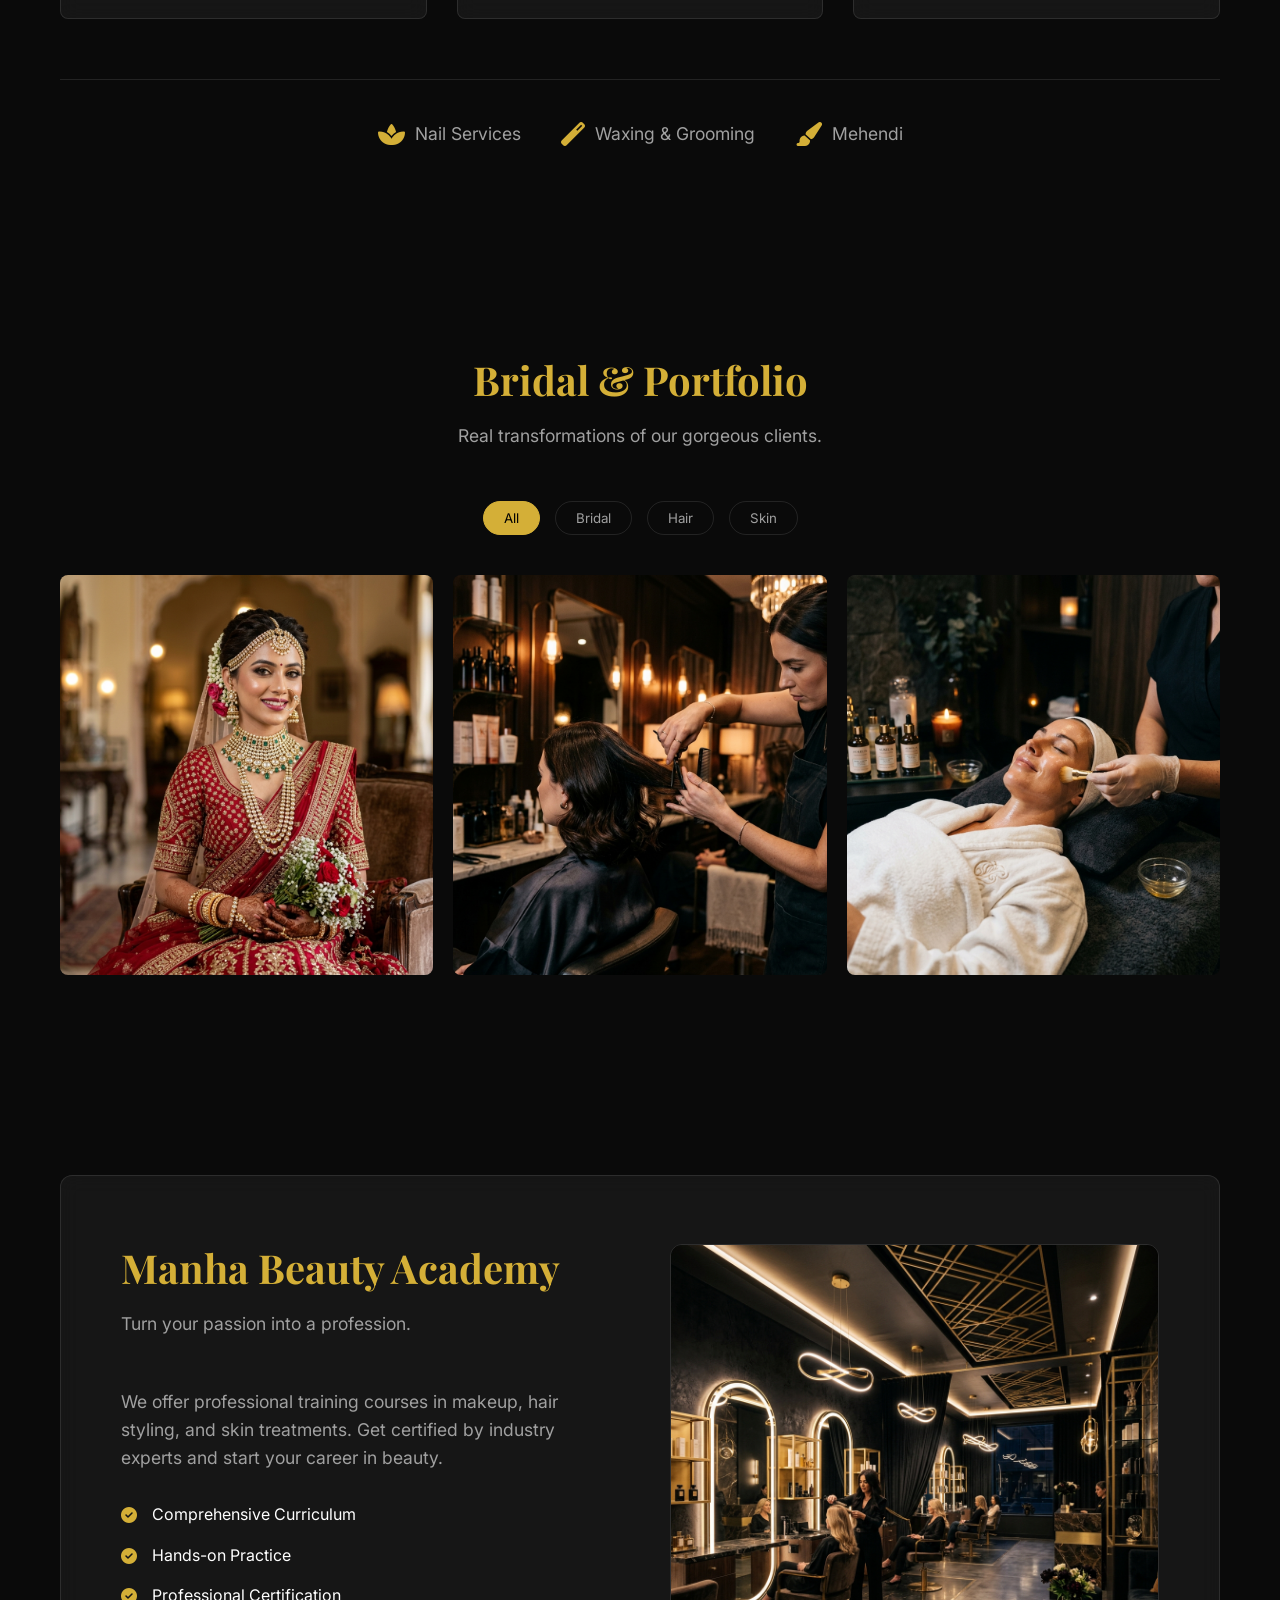
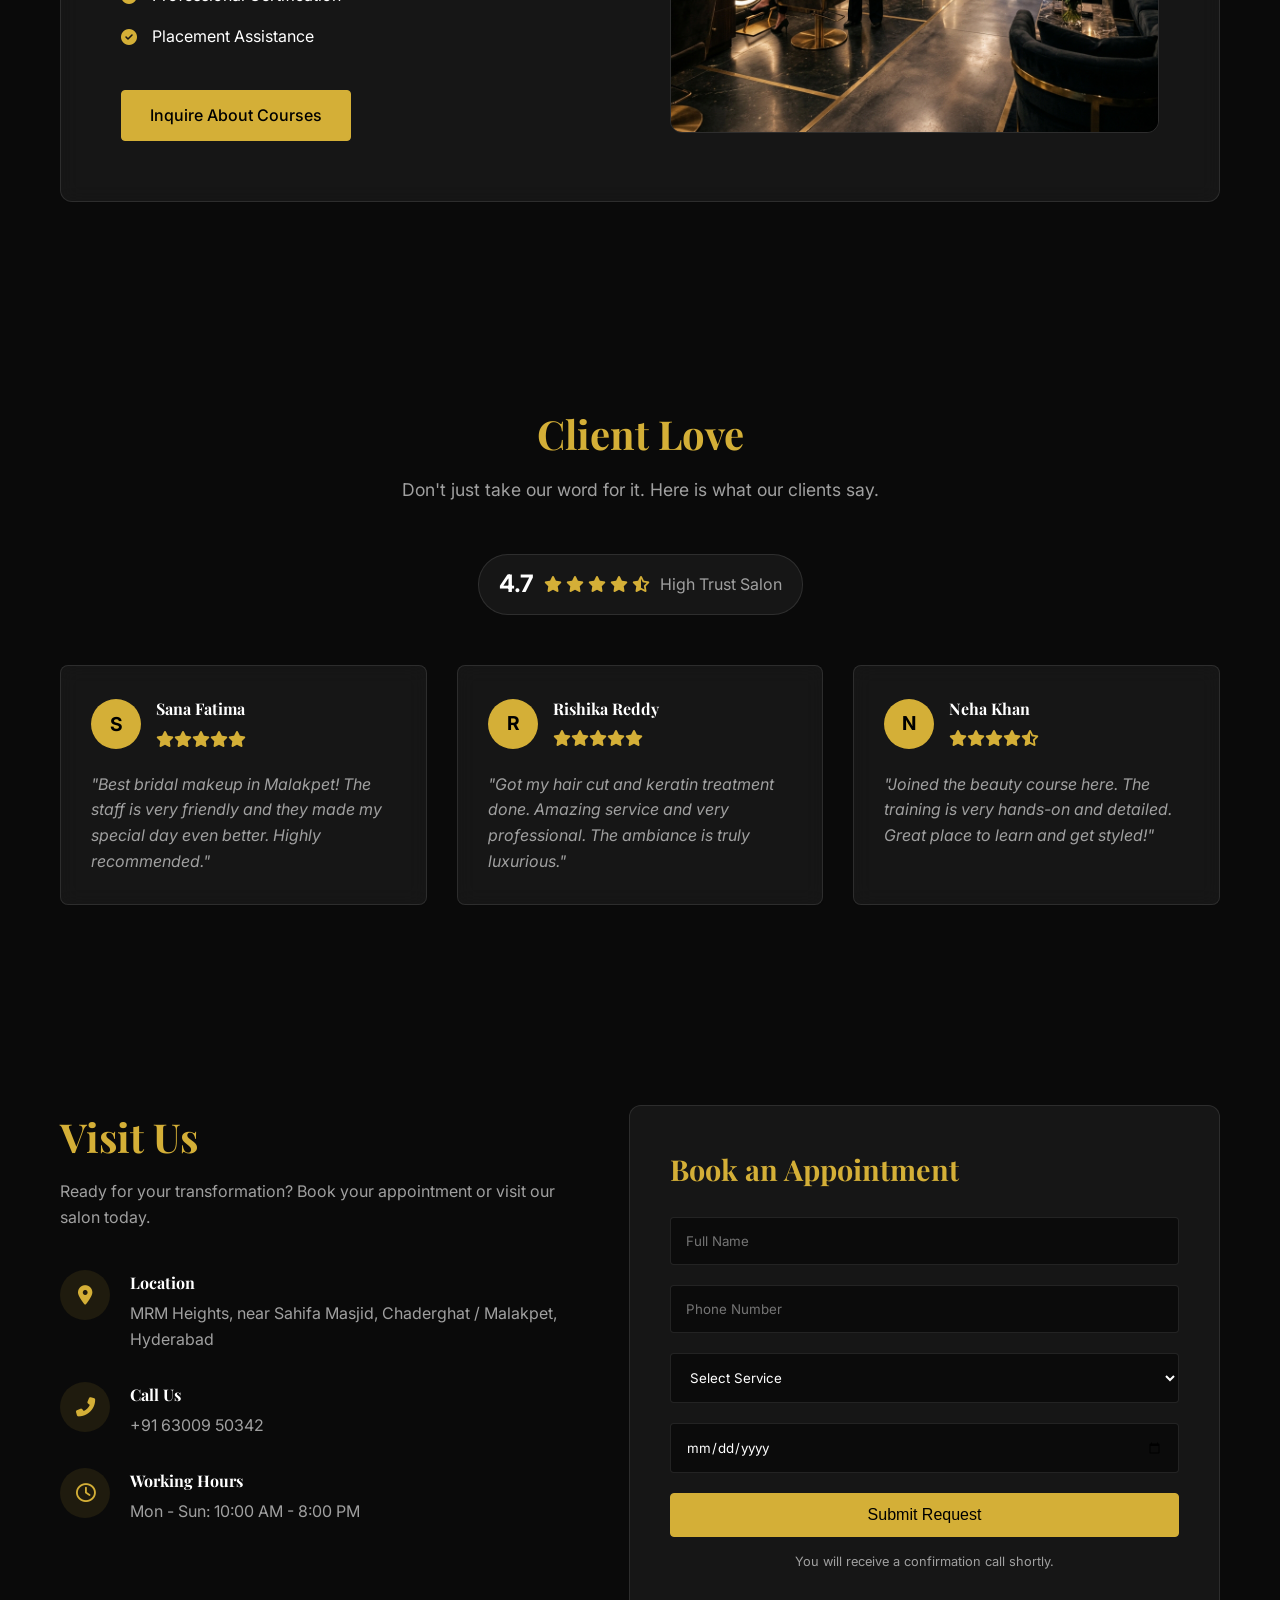
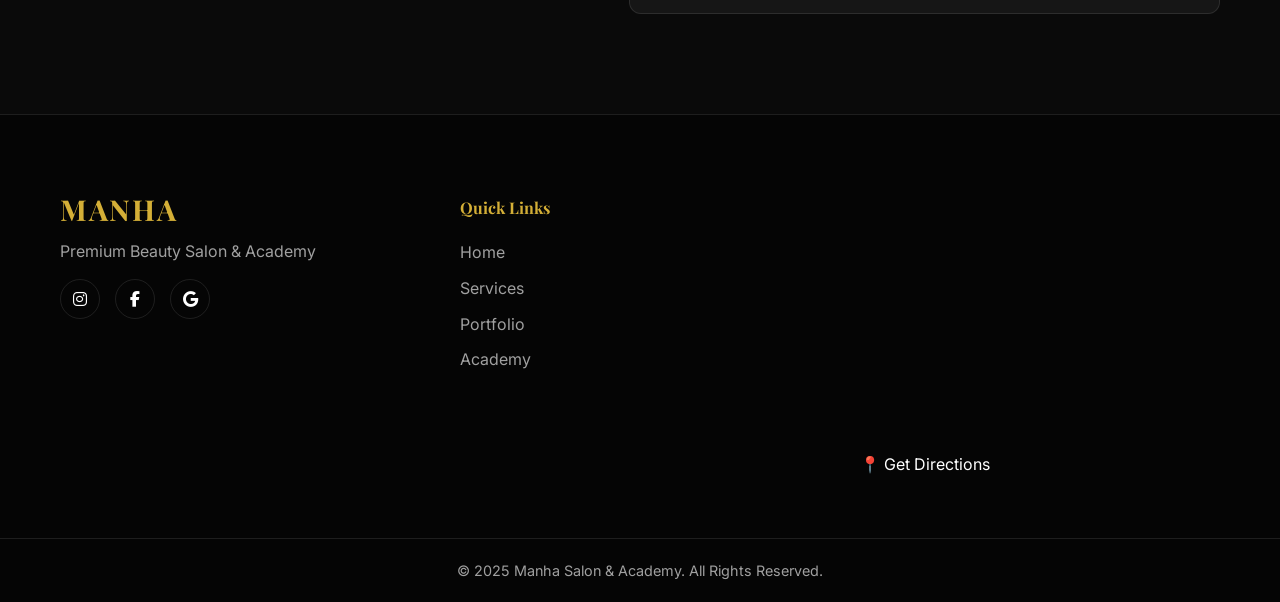
==== commit 4eb8cc02: "Added sitemap.xml" ====
--- a/index.html
+++ b/index.html
@@ -3,6 +3,7 @@
 <head>
         <meta charset="UTF-8">
         <meta name="viewport" content="width=device-width, initial-scale=1.0">
+        <meta name="google-site-verification" content="...">
     
         <meta name="description" content="Manha Salon Premium Beauty & Academy in Hyderabad. We offer luxury bridal makeup, hair styling, skin treatments, and beauty courses.">
     
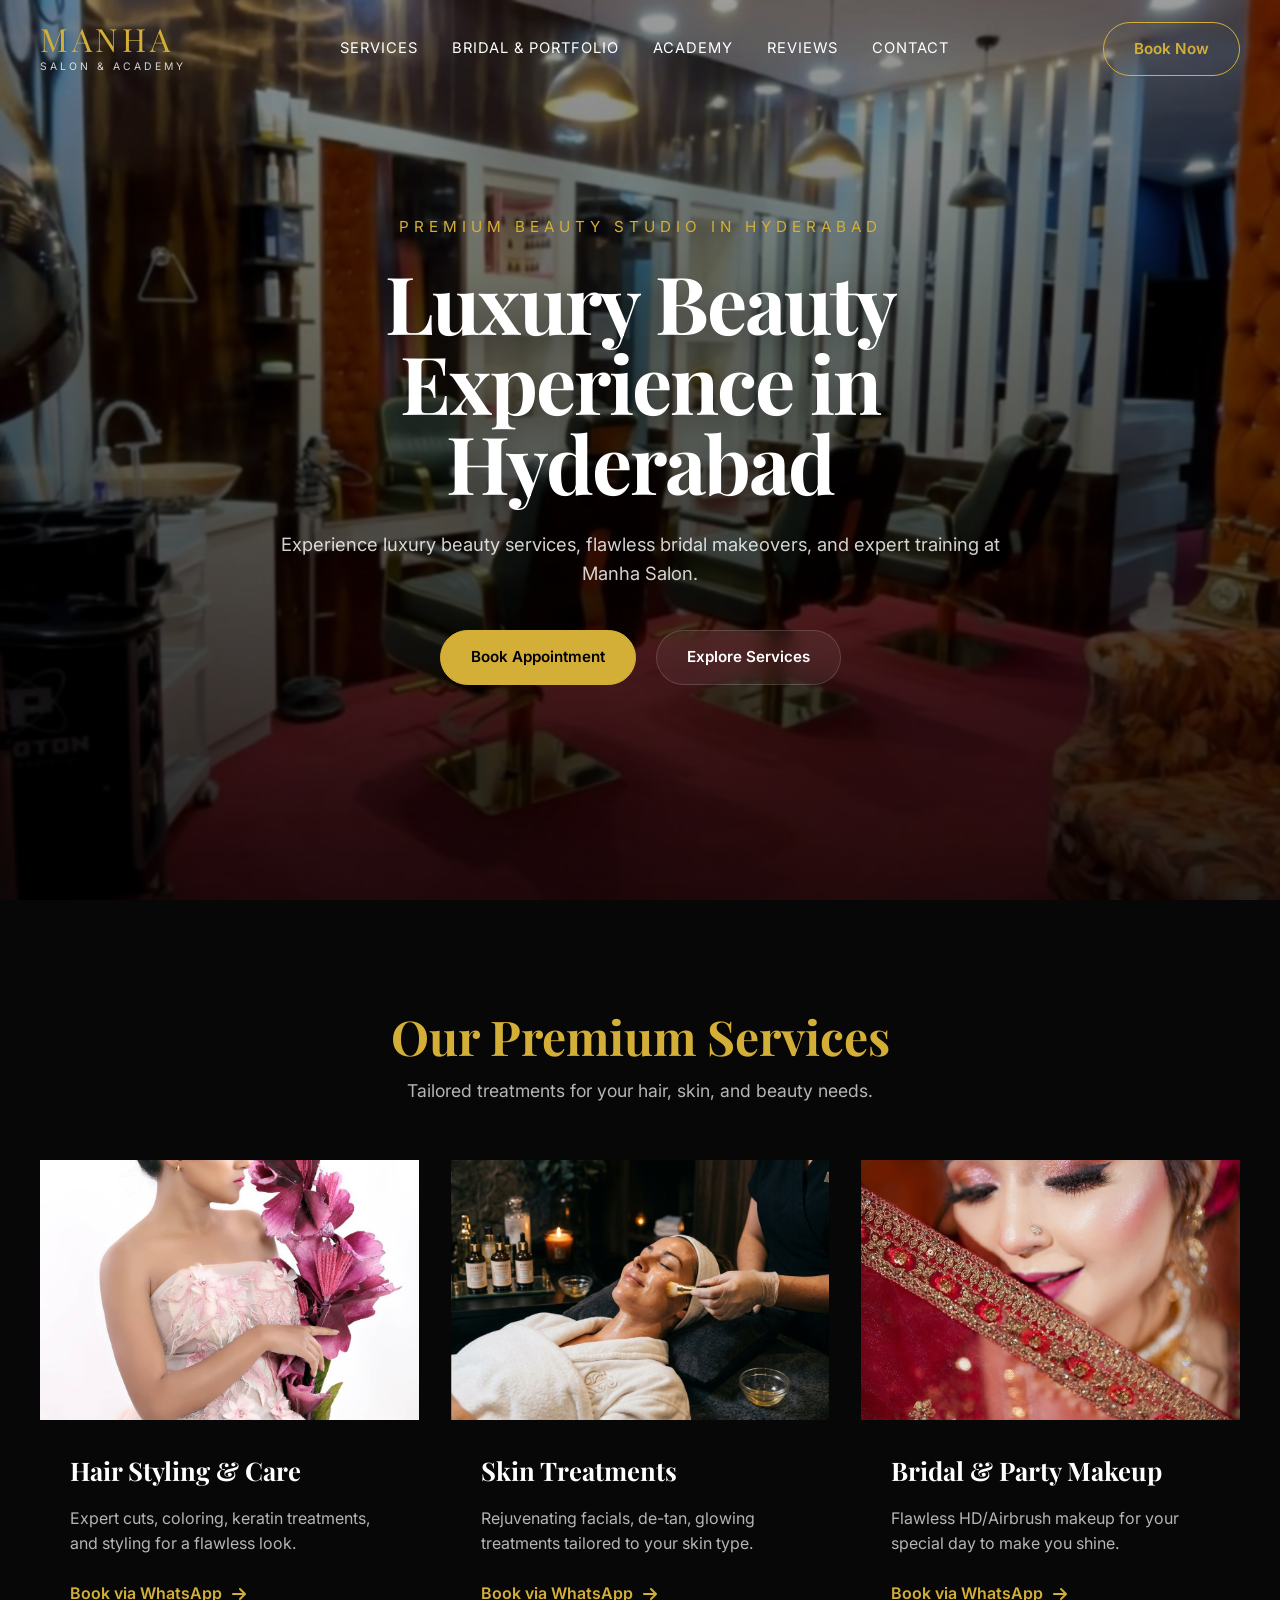
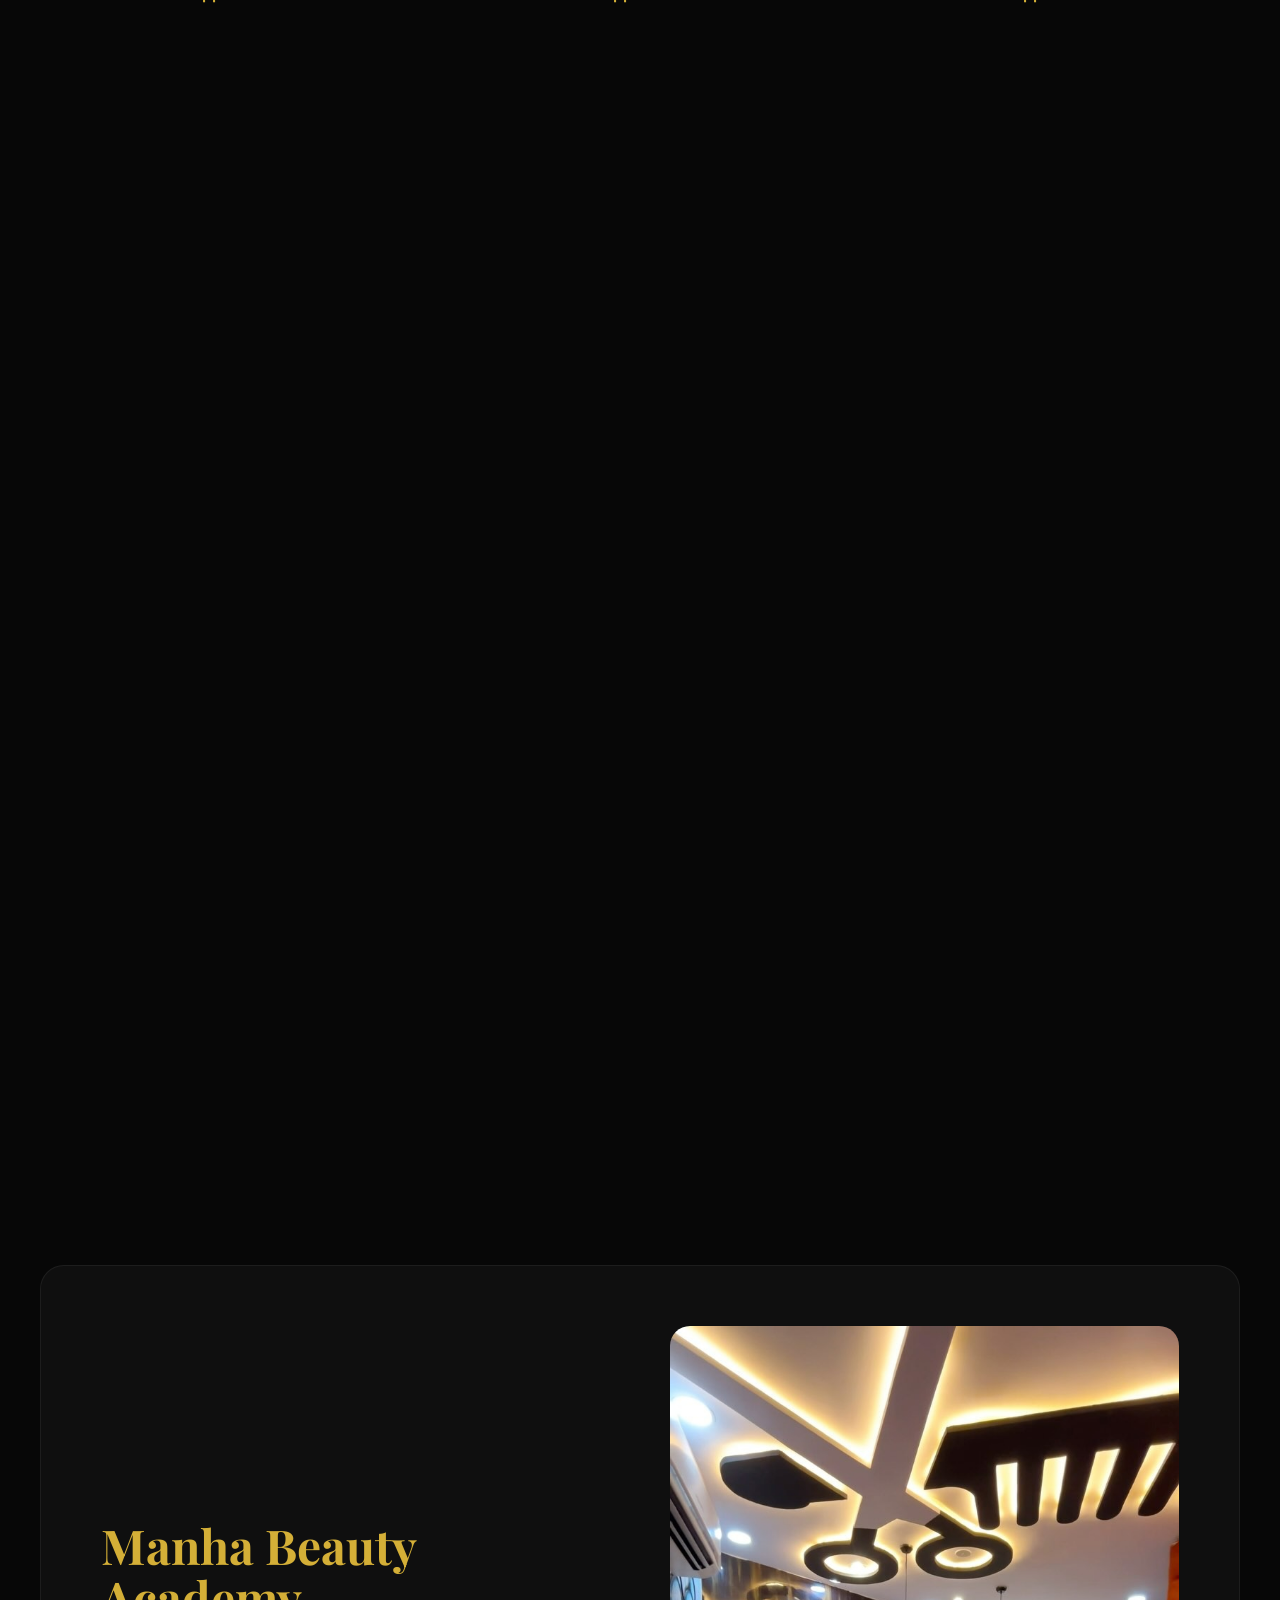
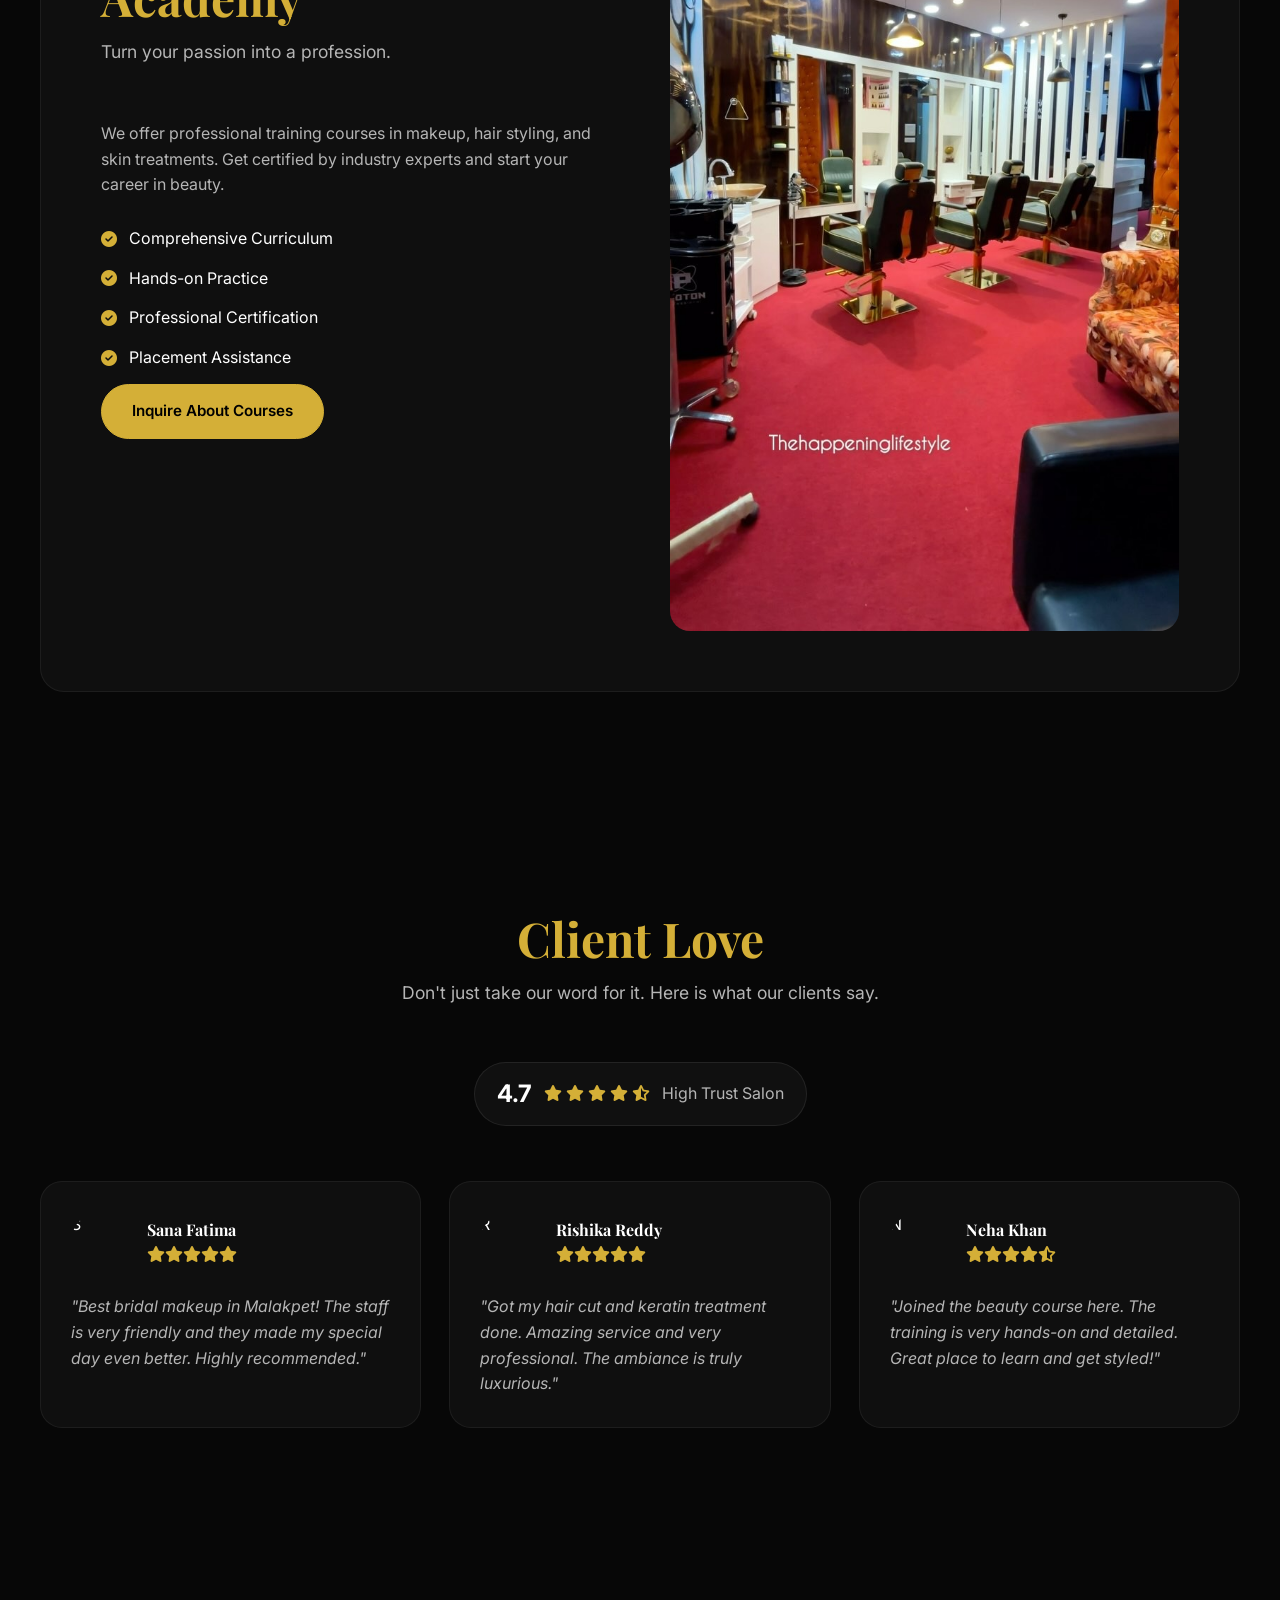
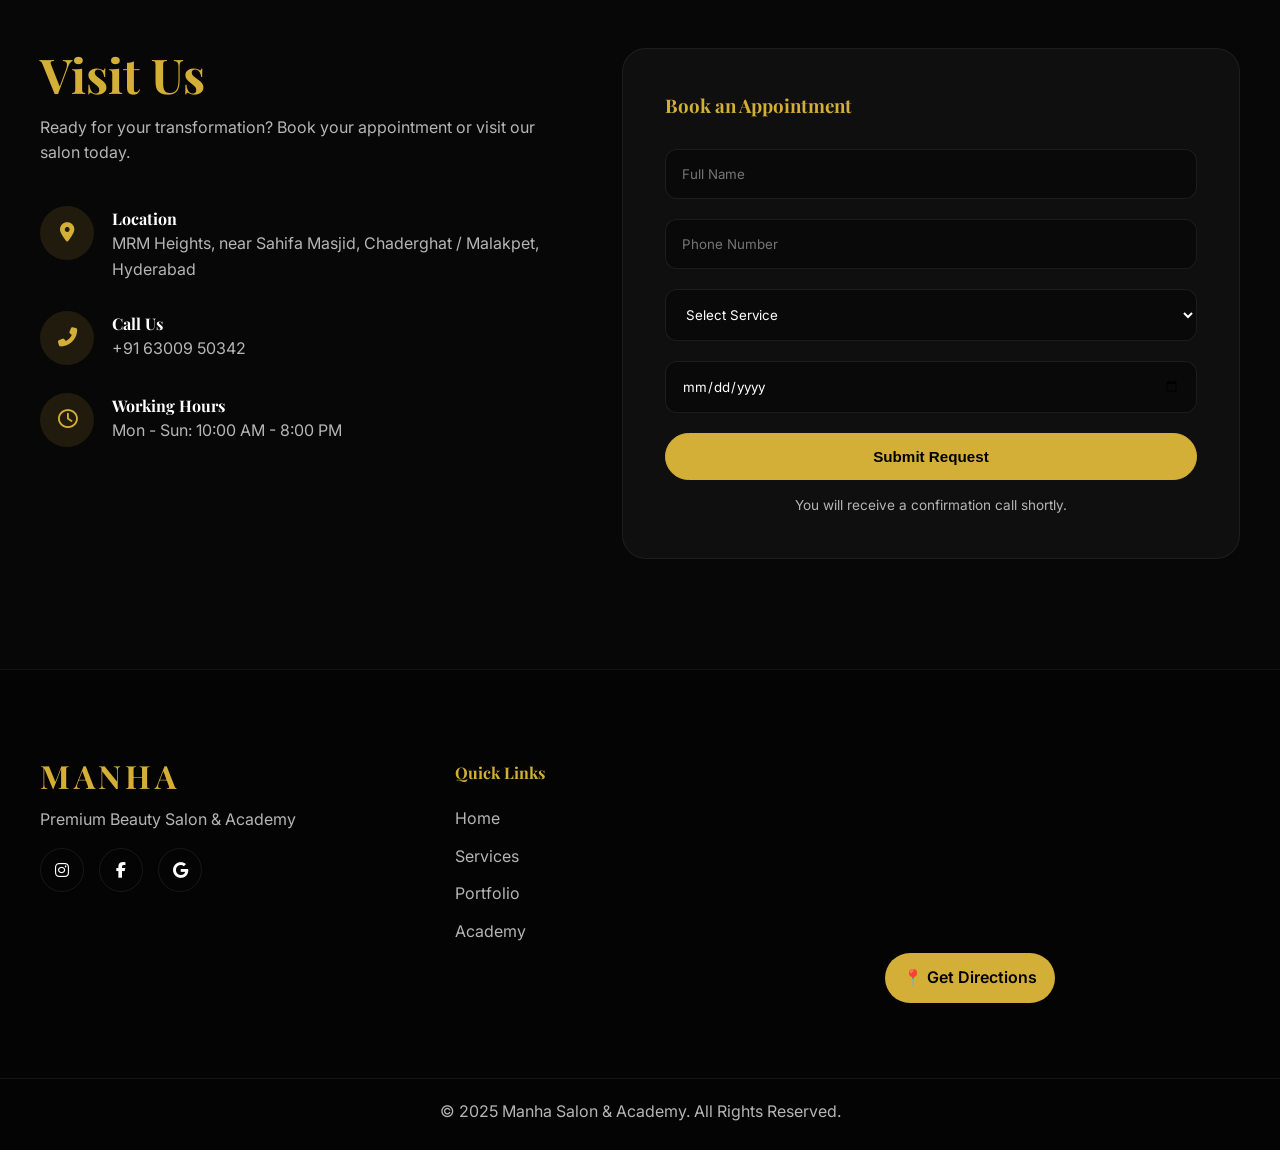
==== commit 8e282441: "Fixed CSS syntax" ====
--- a/index.html
+++ b/index.html
@@ -3,7 +3,6 @@
 <head>
         <meta charset="UTF-8">
         <meta name="viewport" content="width=device-width, initial-scale=1.0">
-        <meta name="google-site-verification" content="...">
     
         <meta name="description" content="Manha Salon Premium Beauty & Academy in Hyderabad. We offer luxury bridal makeup, hair styling, skin treatments, and beauty courses.">
     
@@ -84,7 +83,7 @@
         <div class="hero-overlay"></div>
         <div class="hero-content fade-in-up">
             <p class="hero-subtitle">Premium Beauty Studio in Hyderabad</p>
-            <h1 class="hero-title">Discover Your True Elegance.</h1>
+            <h1 class="hero-title">Luxury Beauty Experience in Hyderabad</h1>
             <p class="hero-desc">Experience luxury beauty services, flawless bridal makeovers, and expert training at Manha Salon.</p>
             <div class="hero-cta">
                 <a href="https://wa.me/916300950342?text=Hi%20I%20want%20to%20book%20an%20appointment"
--- a/styles.css
+++ b/styles.css
@@ -1,850 +1,1008 @@
 /* =========================================
-   VARIABLES & RESET
+VARIABLES & RESET
 ========================================= */
 :root {
-    --bg-color: #0a0a0a;
-    --card-bg: rgba(30, 30, 30, 0.6);
+    --bg-color: #070707;
+    --card-bg: rgba(20, 20, 20, 0.72);
     --gold: #d4af37;
-    --gold-hover: #c5a059;
+    --gold-hover: #f0c75e;
     --text-main: #ffffff;
-    --text-muted: #a0a0a0;
-    --glass-border: rgba(255, 255, 255, 0.1);
+    --text-muted: #b5b5b5;
+    --glass-border: rgba(255, 255, 255, 0.08);
     --font-heading: 'Playfair Display', serif;
     --font-body: 'Inter', sans-serif;
-    --transition: all 0.3s ease;
-}
-
-* {
-    margin: 0;
-    padding: 0;
-    box-sizing: border-box;
-}
-
-html {
+    --transition: all 0.35s ease;
+    }
+    
+    * {
+      margin: 0;
+      padding: 0;
+      box-sizing: border-box;
+      }
+    
+    html {
     scroll-behavior: smooth;
-}
-
-body {
+    }
+    
+    body {
     background-color: var(--bg-color);
     color: var(--text-main);
     font-family: var(--font-body);
     line-height: 1.6;
     overflow-x: hidden;
-}
-
-a {
+    }
+    
+    body::-webkit-scrollbar {
+    width: 8px;
+    }
+    
+    body::-webkit-scrollbar-thumb {
+    background: var(--gold);
+    }
+    
+    a {
     text-decoration: none;
     color: inherit;
-}
-
-ul {
+    }
+    
+    ul {
     list-style: none;
-}
-
-.container {
-    max-width: 1200px;
+    }
+    
+    img {
+    display: block;
+    }
+    
+    .container {
+    max-width: 1240px;
     margin: 0 auto;
     padding: 0 20px;
-}
-
-.section {
-    padding: 100px 0;
-}
-
-.text-center {
+    }
+    
+    .section {
+    padding: 110px 0;
+    position: relative;
+    }
+    
+    .text-center {
     text-align: center;
-}
-
-.w-100 {
-    width: 100%;
-}
-
-/* =========================================
-   TYPOGRAPHY & BUTTONS
-========================================= */
-h1, h2, h3, h4, .logo-text {
+    }
+    
+    .w-100 {
+    width: 100%;
+    }
+    
+    /* =========================================
+    TYPOGRAPHY
+    ========================================= */
+    h1, h2, h3, h4, .logo-text {
     font-family: var(--font-heading);
-}
-
-.section-title {
-    font-size: 2.5rem;
-    color: var(--gold);
-    margin-bottom: 10px;
-}
-
-.section-subtitle {
+    }
+    
+    .section-title {
+    font-size: 3rem;
+    color: var(--gold);
+    margin-bottom: 14px;
+    line-height: 1.1;
+    }
+    
+    .section-subtitle {
+    color: var(--text-muted);
     font-size: 1.1rem;
-    color: var(--text-muted);
-    margin-bottom: 50px;
-}
-
-.btn {
-    display: inline-block;
-    padding: 12px 28px;
-    font-size: 1rem;
-    font-weight: 500;
-    border-radius: 4px;
+    max-width: 720px;
+    margin: 0 auto 55px;
+    }
+    
+    /* =========================================
+    BUTTONS
+    ========================================= */
+    .btn {
+    display: inline-flex;
+    align-items: center;
+    justify-content: center;
+    gap: 10px;
+    padding: 14px 30px;
+    border-radius: 50px;
+    font-size: 0.95rem;
+    font-weight: 600;
     cursor: pointer;
     transition: var(--transition);
-    text-align: center;
-}
-
-.btn-primary {
-    background-color: var(--gold);
+    position: relative;
+    overflow: hidden;
+    }
+    
+    .btn::before {
+    content: '';
+    position: absolute;
+    top: 0;
+    left: -100%;
+    width: 100%;
+    height: 100%;
+    background: linear-gradient(
+    120deg,
+    transparent,
+    rgba(255,255,255,0.2),
+    transparent
+    );
+    transition: 0.7s;
+    }
+    
+    .btn:hover::before {
+    left: 100%;
+    }
+    
+    .btn-primary {
+    background: var(--gold);
     color: #000;
     border: 1px solid var(--gold);
-}
-
-.btn-primary:hover {
-    background-color: transparent;
-    color: var(--gold);
-}
-
-.btn-secondary {
-    background-color: transparent;
-    color: var(--text-main);
-    border: 1px solid var(--text-main);
-}
-
-.btn-secondary:hover {
-    background-color: var(--text-main);
+    }
+    
+    .btn-primary:hover {
+    background: transparent;
+    color: var(--gold);
+    transform: translateY(-2px);
+    }
+    
+    .btn-secondary {
+    background: rgba(255,255,255,0.06);
+    color: #fff;
+    border: 1px solid rgba(255,255,255,0.15);
+    backdrop-filter: blur(10px);
+    }
+    
+    .btn-secondary:hover {
+    background: #fff;
     color: #000;
-}
-
-.btn-outline {
-    background: transparent;
+    }
+    
+    .btn-outline {
     border: 1px solid var(--gold);
     color: var(--gold);
-}
-
-.btn-outline:hover {
+    }
+    
+    .btn-outline:hover {
     background: var(--gold);
     color: #000;
-}
-
-/* =========================================
-   NAVIGATION
-========================================= */
-nav {
+    }
+    
+    /* =========================================
+    NAVIGATION
+    ========================================= */
+    nav {
     position: fixed;
     top: 0;
     left: 0;
     width: 100%;
-    z-index: 1000;
-    padding: 20px 0;
+    z-index: 9999;
+    padding: 22px 0;
     transition: var(--transition);
-    background: transparent;
-}
-
-nav.scrolled {
-    background: rgba(10, 10, 10, 0.95);
-    backdrop-filter: blur(10px);
-    box-shadow: 0 4px 30px rgba(0, 0, 0, 0.5);
-    padding: 15px 0;
-    border-bottom: 1px solid var(--glass-border);
-}
-
-.nav-container {
-    max-width: 1200px;
+    }
+    
+    nav.scrolled {
+    background: rgba(0,0,0,0.82);
+    backdrop-filter: blur(14px);
+    border-bottom: 1px solid rgba(255,255,255,0.06);
+    padding: 16px 0;
+    }
+    
+    .nav-container {
+    max-width: 1240px;
     margin: 0 auto;
     padding: 0 20px;
     display: flex;
+    align-items: center;
     justify-content: space-between;
-    align-items: center;
-}
-
-.logo {
+    }
+    
+    .logo {
     display: flex;
     flex-direction: column;
-    align-items: center;
-}
-
-.logo-text {
-    font-size: 1.8rem;
-    font-weight: 700;
-    letter-spacing: 2px;
-    color: var(--gold);
+    }
+    
+    .logo-text {
+    color: var(--gold);
+    font-size: 2rem;
+    letter-spacing: 4px;
     line-height: 1;
-}
-
-.logo-sub {
-    font-size: 0.6rem;
+    }
+    
+    .logo-sub {
+    font-size: 0.65rem;
     letter-spacing: 3px;
-    color: var(--text-main);
-}
-
-.nav-links {
-    display: flex;
-    gap: 30px;
-}
-
-.nav-links a {
-    font-size: 0.9rem;
-    font-weight: 500;
+    color: rgba(255,255,255,0.8);
+    margin-top: 4px;
+    }
+    
+    .nav-links {
+    display: flex;
+    gap: 34px;
+    }
+    
+    .nav-links a {
+    font-size: 0.92rem;
     text-transform: uppercase;
     letter-spacing: 1px;
     position: relative;
     transition: var(--transition);
-}
-
-.nav-links a::after {
+    }
+    
+    .nav-links a::after {
     content: '';
     position: absolute;
-    bottom: -5px;
+    bottom: -6px;
     left: 0;
     width: 0;
     height: 2px;
     background: var(--gold);
     transition: var(--transition);
-}
-
-.nav-links a:hover::after {
-    width: 100%;
-}
-
-.nav-links a:hover {
-    color: var(--gold);
-}
-
-.mobile-menu-btn {
+    }
+    
+    .nav-links a:hover::after,
+    .nav-links a.active::after {
+    width: 100%;
+    }
+    
+    .nav-links a:hover,
+    .nav-links a.active {
+    color: var(--gold);
+    }
+    
+    .mobile-menu-btn {
     display: none;
-    background: none;
+    background: transparent;
     border: none;
     color: var(--gold);
     font-size: 1.5rem;
-    cursor: pointer;
-}
-
-.mobile-menu {
+    }
+    
+    .mobile-menu {
     position: absolute;
     top: 100%;
     left: 0;
     width: 100%;
-    background: rgba(10, 10, 10, 0.98);
+    background: rgba(0,0,0,0.96);
+    backdrop-filter: blur(14px);
+    display: none;
     flex-direction: column;
     padding: 20px;
-    display: none;
-    border-bottom: 1px solid var(--glass-border);
-}
-
-.mobile-menu.active {
-    display: flex;
-}
-
-.mobile-menu a {
-    padding: 15px 0;
-    border-bottom: 1px solid rgba(255, 255, 255, 0.05);
-    text-transform: uppercase;
-    font-size: 0.9rem;
-    letter-spacing: 1px;
-}
-
-/* =========================================
-   HERO SECTION
-========================================= */
-.hero {
+    }
+    
+    .mobile-menu.active {
+    display: flex;
+    }
+    
+    .mobile-menu a {
+    padding: 16px 0;
+    border-bottom: 1px solid rgba(255,255,255,0.06);
+    }
+    
+    /* =========================================
+    HERO
+    ========================================= */
+    .hero {
     height: 100vh;
+    position: relative;
+    display: flex;
+    align-items: center;
+    justify-content: center;
+    text-align: center;
     background-image: url('assets/hero_bg.png');
     background-size: cover;
     background-position: center;
+    overflow: hidden;
+    }
+    
+    .hero::before {
+    content: '';
+    position: absolute;
+    inset: 0;
+    background: rgba(0,0,0,0.15);
+    }
+    
+    .hero-overlay {
+        position: absolute;
+        inset: 0;
+    
+        background:
+        linear-gradient(
+            to bottom,
+            rgba(0,0,0,0.28),
+            rgba(0,0,0,0.82)
+        );
+    
+        backdrop-filter: blur(1px);
+    }
+    
+    .hero-content {
     position: relative;
-    display: flex;
-    align-items: center;
+    z-index: 5;
+    max-width: 900px;
+    padding: 0 20px;
+    }
+    
+    .hero-subtitle {
+    text-transform: uppercase;
+    letter-spacing: 5px;
+    color: var(--gold);
+    margin-bottom: 22px;
+    font-size: 0.95rem;
+    }
+    
+    .hero-title {
+    font-size: 5rem;
+    line-height: 1;
+    letter-spacing: -2px;
+    margin-bottom: 28px;
+    text-shadow: 0 10px 30px rgba(0,0,0,0.4);
+    }
+    
+    .hero-desc {
+    color: rgba(255,255,255,0.82);
+    font-size: 1.15rem;
+    max-width: 720px;
+    margin: 0 auto 42px;
+    }
+    
+    .hero-cta {
+    display: flex;
     justify-content: center;
-    text-align: center;
-    padding: 0 20px;
-}
-
-.hero-overlay {
-    position: absolute;
-    top: 0;
-    left: 0;
-    width: 100%;
-    height: 100%;
-    background: linear-gradient(to bottom, rgba(10,10,10,0.4), rgba(10,10,10,0.9));
-}
-
-.hero-content {
-    position: relative;
-    z-index: 1;
-    max-width: 800px;
-}
-
-.hero-subtitle {
-    font-size: 1rem;
-    text-transform: uppercase;
-    letter-spacing: 4px;
-    color: var(--gold);
-    margin-bottom: 20px;
-}
-
-.hero-title {
-    font-size: 4.5rem;
-    line-height: 1.1;
-    margin-bottom: 20px;
-    text-shadow: 2px 2px 10px rgba(0,0,0,0.5);
-}
-
-.hero-desc {
-    font-size: 1.2rem;
-    color: var(--text-muted);
-    margin-bottom: 40px;
-}
-
-.hero-cta {
-    display: flex;
     gap: 20px;
-    justify-content: center;
-}
-
-/* =========================================
-   SERVICES SECTION
-========================================= */
-.services-grid {
+    flex-wrap: wrap;
+    }
+    
+    /* =========================================
+    SERVICES
+    ========================================= */
+    .services-grid {
     display: grid;
     grid-template-columns: repeat(auto-fit, minmax(320px, 1fr));
-    gap: 30px;
-    margin-bottom: 60px;
-}
-
-.service-card {
-    background: var(--card-bg);
-    border: 1px solid var(--glass-border);
-    border-radius: 8px;
-    overflow: hidden;
-    backdrop-filter: blur(10px);
-    transition: var(--transition);
-}
-
-.service-card:hover {
-    transform: translateY(-10px);
-    border-color: var(--gold);
-    box-shadow: 0 10px 30px rgba(212, 175, 55, 0.1);
-}
-
-.service-img {
-    height: 250px;
+    gap: 32px;
+    }
+    
+    .service-card:hover {
+        transform: translateY(-12px) scale(1.02);
+    
+        box-shadow:
+        0 20px 40px rgba(0,0,0,0.5),
+        0 0 20px rgba(212,175,55,0.15);
+    
+        border-color: rgba(212,175,55,0.4);
+    }
+    
+    .service-card:hover {
+    transform: translateY(-12px) scale(1.02);
+
+    box-shadow:
+    0 20px 40px rgba(0,0,0,0.5),
+    0 0 20px rgba(212,175,55,0.15);
+    
+    border-color: rgba(212,175,55,0.4);
+    
+    }
+    
+    .service-img {
+    height: 260px;
     background-size: cover;
     background-position: center;
-}
-
-.service-content {
+    }
+    
+    .service-content {
     padding: 30px;
-}
-
-.service-content h3 {
-    font-size: 1.5rem;
+    }
+    
+    .service-content h3 {
     margin-bottom: 15px;
-    color: var(--text-main);
-}
-
-.service-content p {
-    color: var(--text-muted);
-    margin-bottom: 25px;
-}
-
-.service-link {
-    color: var(--gold);
-    font-weight: 500;
-    text-transform: uppercase;
-    font-size: 0.9rem;
-    letter-spacing: 1px;
+    font-size: 1.6rem;
+    }
+    
+    .service-content p {
+    color: var(--text-muted);
+    margin-bottom: 24px;
+    }
+    
+    .service-link {
+    color: var(--gold);
+    font-weight: 600;
     display: inline-flex;
     align-items: center;
     gap: 10px;
-}
-
-.service-link:hover {
-    color: var(--text-main);
-}
-
-.other-services {
+    }
+    
+    .service-link:hover {
+    color: #fff;
+    }
+    
+    .other-services {
     display: flex;
     justify-content: center;
     gap: 40px;
     flex-wrap: wrap;
-    border-top: 1px solid var(--glass-border);
+    margin-top: 70px;
     padding-top: 40px;
-}
-
-.service-item {
-    display: flex;
-    align-items: center;
-    gap: 10px;
-    font-size: 1.1rem;
-    color: var(--text-muted);
-}
-
-.service-item i {
-    color: var(--gold);
-    font-size: 1.5rem;
-}
-
-/* =========================================
-   PORTFOLIO SECTION
-========================================= */
-.portfolio-filters {
+    border-top: 1px solid rgba(255,255,255,0.08);
+    }
+    
+    .service-item {
+    display: flex;
+    align-items: center;
+    gap: 12px;
+    color: var(--text-muted);
+    }
+    
+    .service-item i {
+    color: var(--gold);
+    font-size: 1.4rem;
+    }
+    
+    /* =========================================
+    PORTFOLIO
+    ========================================= */
+    .portfolio-filters {
     display: flex;
     justify-content: center;
     gap: 15px;
-    margin-bottom: 40px;
     flex-wrap: wrap;
-}
-
-.filter-btn {
+    margin-bottom: 45px;
+    }
+    
+    .filter-btn {
     background: transparent;
-    border: 1px solid var(--glass-border);
-    color: var(--text-muted);
-    padding: 8px 20px;
-    border-radius: 30px;
+    border: 1px solid rgba(255,255,255,0.08);
+    color: var(--text-muted);
+    padding: 10px 22px;
+    border-radius: 50px;
     cursor: pointer;
     transition: var(--transition);
-    font-family: var(--font-body);
-}
-
-.filter-btn.active, .filter-btn:hover {
+    }
+    
+    .filter-btn.active,
+    .filter-btn:hover {
     background: var(--gold);
     color: #000;
     border-color: var(--gold);
-}
-
-.portfolio-grid {
+    }
+    
+    .portfolio-grid {
     display: grid;
     grid-template-columns: repeat(auto-fill, minmax(300px, 1fr));
-    gap: 20px;
-}
-
-.portfolio-item {
+    gap: 22px;
+    }
+    
+    .portfolio-item {
     position: relative;
-    border-radius: 8px;
+    height: 420px;
     overflow: hidden;
-    height: 400px;
-}
-
-.portfolio-item img {
+    border-radius: 22px;
+    cursor: pointer;
+    }
+    
+    .portfolio-item::after {
+        content: '';
+        position: absolute;
+        inset: 0;
+    
+        background:
+        linear-gradient(
+            to top,
+            rgba(0,0,0,0.72),
+            transparent
+        );
+    
+        opacity: 0;
+        transition: 0.4s ease;
+    }
+    
+    .portfolio-item::after {
+        content: '';
+        position: absolute;
+        inset: 0;
+    
+        background:
+        linear-gradient(
+            to top,
+            rgba(0,0,0,0.72),
+            transparent
+        );
+    
+        opacity: 0;
+        transition: 0.4s ease;
+    }
+    
+    .portfolio-item:hover::after {
+    opacity: 1;
+    }
+    
+    .portfolio-item img {
     width: 100%;
     height: 100%;
     object-fit: cover;
-    transition: transform 0.5s ease;
-}
-
-.portfolio-overlay {
+    transition: 0.5s ease;
+    }
+    
+    .portfolio-item:hover img {
+    transform: scale(1.08);
+    }
+    
+    .portfolio-overlay {
     position: absolute;
     bottom: -100%;
     left: 0;
     width: 100%;
-    padding: 20px;
-    background: linear-gradient(transparent, rgba(0,0,0,0.9));
-    transition: var(--transition);
-    display: flex;
-    align-items: flex-end;
-}
-
-.portfolio-item:hover img {
-    transform: scale(1.1);
-}
-
-.portfolio-item:hover .portfolio-overlay {
+    padding: 28px;
+    z-index: 2;
+    transition: 0.4s ease;
+    }
+    
+    .portfolio-item:hover .portfolio-overlay {
     bottom: 0;
-}
-
-.portfolio-overlay span {
-    font-family: var(--font-heading);
+    }
+    
+    .portfolio-overlay span {
+    color: #fff;
     font-size: 1.5rem;
-    color: var(--gold);
-}
-
-/* =========================================
-   ACADEMY SECTION
-========================================= */
-.academy-content {
+    }
+    
+    /* =========================================
+    INSTAGRAM SECTION
+    ========================================= */
+    .instagram-grid {
+    display: grid;
+    grid-template-columns: repeat(auto-fit, minmax(220px,1fr));
+    gap: 20px;
+    margin-top: 40px;
+    }
+    
+    .instagram-grid img {
+    width: 100%;
+    height: 280px;
+    object-fit: cover;
+    border-radius: 18px;
+    transition: 0.4s ease;
+    }
+    
+    .instagram-grid img:hover {
+    transform: scale(1.04);
+    }
+    
+    /* =========================================
+    ACADEMY
+    ========================================= */
+    .academy-content {
     display: flex;
     align-items: center;
     gap: 60px;
     background: var(--card-bg);
-    border: 1px solid var(--glass-border);
-    border-radius: 12px;
+    border-radius: 24px;
+    border: 1px solid rgba(255,255,255,0.06);
     padding: 60px;
-    backdrop-filter: blur(10px);
-}
-
-.academy-text {
+    overflow: hidden;
+    }
+    
+    .academy-text,
+    .academy-image {
     flex: 1;
-}
-
-.academy-image {
-    flex: 1;
-}
-
-.img-wrapper {
-    border-radius: 12px;
+    }
+    
+    .img-wrapper {
     overflow: hidden;
-    border: 1px solid var(--glass-border);
-}
-
-.img-wrapper img {
-    width: 100%;
-    height: auto;
-    display: block;
-}
-
-.academy-desc {
-    color: var(--text-muted);
-    margin-bottom: 30px;
-    font-size: 1.1rem;
-}
-
-.academy-features {
-    margin-bottom: 40px;
-}
-
-.academy-features li {
-    margin-bottom: 15px;
-    display: flex;
-    align-items: center;
-    gap: 15px;
-    color: var(--text-main);
-}
-
-.academy-features i {
-    color: var(--gold);
-}
-
-/* =========================================
-   REVIEWS SECTION
-========================================= */
-.google-rating {
+    border-radius: 20px;
+    }
+    
+    .img-wrapper img {
+    width: 100%;
+    transition: 0.5s ease;
+    }
+    
+    .img-wrapper:hover img {
+    transform: scale(1.05);
+    }
+    
+    .academy-desc {
+    color: var(--text-muted);
+    margin-bottom: 28px;
+    }
+    
+    .academy-features li {
+    display: flex;
+    align-items: center;
+    gap: 12px;
+    margin-bottom: 14px;
+    }
+    
+    .academy-features i {
+    color: var(--gold);
+    }
+    
+    /* =========================================
+    REVIEWS
+    ========================================= */
+    .google-rating {
     display: inline-flex;
     align-items: center;
-    gap: 10px;
-    background: rgba(255,255,255,0.05);
-    padding: 10px 20px;
-    border-radius: 30px;
-    border: 1px solid var(--glass-border);
-}
-
-.rating-number {
+    gap: 12px;
+    padding: 12px 22px;
+    border-radius: 50px;
+    border: 1px solid rgba(255,255,255,0.08);
+    background: rgba(255,255,255,0.04);
+    }
+    
+    .rating-number {
     font-size: 1.5rem;
     font-weight: 700;
-}
-
-.stars i {
-    color: var(--gold);
-}
-
-.rating-text {
-    color: var(--text-muted);
-}
-
-.reviews-grid {
+    }
+    
+    .stars i {
+    color: var(--gold);
+    }
+    
+    .rating-text {
+    color: var(--text-muted);
+    }
+    
+    .reviews-grid {
     display: grid;
-    grid-template-columns: repeat(auto-fit, minmax(300px, 1fr));
-    gap: 30px;
-    margin-top: 50px;
-}
-
-.review-card {
+    grid-template-columns: repeat(auto-fit, minmax(320px,1fr));
+    gap: 28px;
+    margin-top: 55px;
+    }
+    
+    .review-card {
     background: var(--card-bg);
+    border-radius: 22px;
     padding: 30px;
-    border-radius: 8px;
-    border: 1px solid var(--glass-border);
-    backdrop-filter: blur(10px);
-}
-
-.review-header {
-    display: flex;
-    align-items: center;
+    border: 1px solid rgba(255,255,255,0.06);
+    transition: var(--transition);
+    }
+    
+    .review-card:hover {
+    transform: translateY(-6px);
+    }
+    
+    .review-header {
+    display: flex;
+    align-items: center;
+    gap: 16px;
+    margin-bottom: 22px;
+    }
+    
+    .reviewer-avatar {
+    width: 60px;
+    height: 60px;
+    border-radius: 50%;
+    overflow: hidden;
+    flex-shrink: 0;
+    }
+    
+    .reviewer-avatar img {
+    width: 100%;
+    height: 100%;
+    object-fit: cover;
+    }
+    
+    .review-text {
+    color: var(--text-muted);
+    font-style: italic;
+    }
+    
+    /* =========================================
+    CONTACT
+    ========================================= */
+    .contact-wrapper {
+    display: flex;
+    gap: 50px;
+    }
+    
+    .contact-info,
+    .booking-form-container {
+    flex: 1;
+    }
+    
+    .contact-desc {
+    color: var(--text-muted);
+    margin-bottom: 40px;
+    }
+    
+    .info-item {
+    display: flex;
+    gap: 18px;
+    margin-bottom: 28px;
+    }
+    
+    .info-icon {
+    width: 54px;
+    height: 54px;
+    background: rgba(212,175,55,0.12);
+    color: var(--gold);
+    border-radius: 50%;
+    display: flex;
+    align-items: center;
+    justify-content: center;
+    font-size: 1.2rem;
+    flex-shrink: 0;
+    }
+    
+    .info-item p {
+    color: var(--text-muted);
+    }
+    
+    .booking-form-container {
+    background: var(--card-bg);
+    padding: 42px;
+    border-radius: 24px;
+    border: 1px solid rgba(255,255,255,0.06);
+    }
+    
+    .booking-form-container h3 {
+    color: var(--gold);
+    margin-bottom: 28px;
+    }
+    
+    .form-group {
+    margin-bottom: 20px;
+    }
+    
+    .form-group input,
+    .form-group select {
+    width: 100%;
+    padding: 16px;
+    border-radius: 12px;
+    border: 1px solid rgba(255,255,255,0.08);
+    background: rgba(0,0,0,0.4);
+    color: #fff;
+    font-family: var(--font-body);
+    }
+    
+    .form-group input:focus,
+    .form-group select:focus {
+    outline: none;
+    border-color: var(--gold);
+    }
+    
+    .form-note {
+    text-align: center;
+    color: var(--text-muted);
+    margin-top: 15px;
+    font-size: 0.85rem;
+    }
+    
+    /* =========================================
+    FOOTER
+    ========================================= */
+    footer {
+    background: #040404;
+    padding: 90px 0 25px;
+    border-top: 1px solid rgba(255,255,255,0.06);
+    }
+    
+    .footer-content {
+    display: grid;
+    grid-template-columns: repeat(auto-fit, minmax(250px,1fr));
+    gap: 45px;
+    margin-bottom: 60px;
+    }
+    
+    .footer-brand p {
+    color: var(--text-muted);
+    margin: 15px 0;
+    }
+    
+    .social-links {
+    display: flex;
     gap: 15px;
-    margin-bottom: 20px;
-}
-
-.reviewer-avatar {
-    width: 50px;
-    height: 50px;
+    }
+    
+    .social-links a {
+    width: 44px;
+    height: 44px;
+    border-radius: 50%;
+    display: flex;
+    align-items: center;
+    justify-content: center;
+    border: 1px solid rgba(255,255,255,0.08);
+    transition: var(--transition);
+    }
+    
+    .social-links a:hover {
     background: var(--gold);
     color: #000;
-    display: flex;
-    align-items: center;
-    justify-content: center;
-    border-radius: 50%;
-    font-weight: 700;
-    font-size: 1.2rem;
-}
-
-.review-header h4 {
-    margin-bottom: 5px;
-}
-
-.review-text {
-    color: var(--text-muted);
-    font-style: italic;
-}
-
-/* =========================================
-   CONTACT SECTION
-========================================= */
-.contact-wrapper {
-    display: flex;
-    gap: 60px;
-}
-
-.contact-info {
-    flex: 1;
-}
-
-.contact-desc {
-    color: var(--text-muted);
-    margin-bottom: 40px;
-}
-
-.info-item {
-    display: flex;
-    gap: 20px;
-    margin-bottom: 30px;
-}
-
-.info-icon {
-    width: 50px;
-    height: 50px;
-    background: rgba(212, 175, 55, 0.1);
-    color: var(--gold);
-    display: flex;
-    align-items: center;
-    justify-content: center;
-    border-radius: 50%;
-    font-size: 1.2rem;
-    flex-shrink: 0;
-}
-
-.info-item h4 {
-    margin-bottom: 5px;
-    color: var(--text-main);
-}
-
-.info-item p {
-    color: var(--text-muted);
-}
-
-.booking-form-container {
-    flex: 1;
-    background: var(--card-bg);
-    padding: 40px;
-    border-radius: 12px;
-    border: 1px solid var(--glass-border);
-}
-
-.booking-form-container h3 {
-    margin-bottom: 25px;
-    font-size: 1.8rem;
-    color: var(--gold);
-}
-
-.form-group {
+    transform: translateY(-3px);
+    }
+    
+    .footer-links h4 {
+    color: var(--gold);
     margin-bottom: 20px;
-}
-
-.form-group input, .form-group select {
-    width: 100%;
-    padding: 15px;
-    background: rgba(0,0,0,0.5);
-    border: 1px solid var(--glass-border);
-    border-radius: 4px;
-    color: var(--text-main);
-    font-family: var(--font-body);
+    }
+    
+    .footer-links a {
+    display: block;
+    color: var(--text-muted);
+    margin-bottom: 12px;
     transition: var(--transition);
-}
-
-.form-group input:focus, .form-group select:focus {
-    outline: none;
-    border-color: var(--gold);
-}
-
-.form-note {
-    font-size: 0.8rem;
-    color: var(--text-muted);
-    text-align: center;
-    margin-top: 15px;
-}
-
-/* =========================================
-   FOOTER
-========================================= */
-footer {
-    background: #050505;
-    padding: 80px 0 20px;
-    border-top: 1px solid var(--glass-border);
-}
-
-.footer-content {
-    display: grid;
-    grid-template-columns: repeat(auto-fit, minmax(250px, 1fr));
-    gap: 40px;
-    margin-bottom: 60px;
-}
-
-.footer-brand p {
-    color: var(--text-muted);
-    margin: 15px 0;
-}
-
-.social-links {
-    display: flex;
-    gap: 15px;
-}
-
-.social-links a {
-    width: 40px;
-    height: 40px;
-    border: 1px solid var(--glass-border);
-    display: flex;
-    align-items: center;
-    justify-content: center;
-    border-radius: 50%;
-    color: var(--text-main);
-    transition: var(--transition);
-}
-
-.social-links a:hover {
+    }
+    
+    .footer-links a:hover {
+    color: #fff;
+    padding-left: 6px;
+    }
+    
+    .map-container {
+    position: relative;
+    border-radius: 20px;
+    overflow: hidden;
+    }
+    
+    .map-overlay-btn {
+    position: absolute;
+    bottom: 15px;
+    left: 15px;
     background: var(--gold);
     color: #000;
-    border-color: var(--gold);
-}
-
-.footer-links h4 {
-    margin-bottom: 20px;
-    color: var(--gold);
-}
-
-.footer-links a {
-    display: block;
-    color: var(--text-muted);
-    margin-bottom: 10px;
-    transition: var(--transition);
-}
-
-.footer-links a:hover {
-    color: var(--text-main);
-    padding-left: 5px;
-}
-
-.map-placeholder {
-    height: 200px;
-    background: var(--card-bg);
-    border: 1px solid var(--glass-border);
-    border-radius: 8px;
-    display: flex;
-    align-items: center;
-    justify-content: center;
-    color: var(--text-muted);
-    flex-direction: column;
-    gap: 10px;
-}
-
-.footer-bottom {
+    padding: 12px 18px;
+    border-radius: 50px;
+    font-weight: 600;
+    }
+    
+    .footer-bottom {
+    border-top: 1px solid rgba(255,255,255,0.06);
+    padding-top: 20px;
     text-align: center;
-    padding-top: 20px;
-    border-top: 1px solid var(--glass-border);
-    color: var(--text-muted);
-    font-size: 0.9rem;
-}
-
-/* =========================================
-   STICKY MOBILE ACTIONS
-========================================= */
-.sticky-actions {
+    color: var(--text-muted);
+    }
+    
+    /* =========================================
+    STICKY MOBILE ACTIONS
+    ========================================= */
+    .sticky-actions {
     position: fixed;
     bottom: 0;
     left: 0;
     width: 100%;
     display: flex;
-    z-index: 1000;
-    box-shadow: 0 -2px 10px rgba(0,0,0,0.5);
-}
-
-.sticky-btn {
+    z-index: 999;
+    box-shadow: 0 -2px 20px rgba(0,0,0,0.5);
+    }
+    
+    .sticky-btn {
     flex: 1;
-    padding: 15px 0;
-    text-align: center;
-    font-size: 0.9rem;
-    font-weight: 600;
-    text-transform: uppercase;
+    padding: 14px 0;
     display: flex;
     flex-direction: column;
     align-items: center;
-    gap: 5px;
-}
-
-.call-btn {
-    background: #1f1f1f;
-    color: var(--text-main);
-}
-
-.whatsapp-btn {
+    justify-content: center;
+    gap: 6px;
+    font-size: 0.82rem;
+    font-weight: 700;
+    }
+    
+    .call-btn {
+    background: #151515;
+    }
+    
+    .whatsapp-btn {
     background: #25D366;
     color: #fff;
-}
-
-.book-btn {
+    }
+    
+    .book-btn {
     background: var(--gold);
     color: #000;
-}
-
-@media (min-width: 769px) {
+    }
+    
+    @media (min-width: 769px) {
     .sticky-actions {
-        display: none;
-    }
-}
-
-/* =========================================
-   ANIMATIONS
-========================================= */
-.fade-in-up {
+    display: none;
+    }
+    }
+    
+    /* =========================================
+    PRELOADER
+    ========================================= */
+    #preloader {
+    position: fixed;
+    width: 100%;
+    height: 100vh;
+    background: #000;
+    display: flex;
+    justify-content: center;
+    align-items: center;
+    z-index: 99999;
+    transition: 0.6s ease;
+    }
+    
+    .loader-logo {
+    color: var(--gold);
+    font-size: 38px;
+    letter-spacing: 10px;
+    font-family: var(--font-heading);
+    }
+    
+    /* =========================================
+    ANIMATIONS
+    ========================================= */
+    .fade-in-up {
     opacity: 0;
-    transform: translateY(30px);
+    transform: translateY(40px);
     transition: opacity 0.8s ease, transform 0.8s ease;
-}
-
-.fade-in-up.appear {
+    }
+    
+    .fade-in-up.appear {
     opacity: 1;
     transform: translateY(0);
-}
-
-/* =========================================
+    }
+    
+    /* =========================================
    RESPONSIVE
 ========================================= */
+
 @media (max-width: 992px) {
-    .academy-content {
-        flex-direction: column;
-        padding: 40px;
-    }
-    
+
+    .academy-content,
     .contact-wrapper {
         flex-direction: column;
     }
-    
+
     .hero-title {
-        font-size: 3.5rem;
-    }
+        font-size: 4rem;
+    }
+
 }
 
 @media (max-width: 768px) {
-    .nav-links, .nav-actions .btn {
+
+    .nav-links,
+    .nav-actions .btn {
         display: none;
     }
-    
+
     .mobile-menu-btn {
         display: block;
     }
-    
+
     .hero-title {
-        font-size: 2.5rem;
-    }
-    
+        font-size: 2.9rem;
+        line-height: 1.1;
+    }
+
+    .hero-desc {
+        font-size: 1rem;
+    }
+
     .section {
-        padding: 60px 0;
-    }
-    
+        padding: 70px 0;
+    }
+
+    .section-title {
+        font-size: 2.2rem;
+    }
+
+    .academy-content,
+    .booking-form-container {
+        padding: 30px;
+    }
+
     body {
-        padding-bottom: 70px; /* Space for sticky actions */
-    }
+        padding-bottom: 72px;
+    }
+
 }
+
+@media (max-width: 480px) {
+
+    .hero-title {
+        font-size: 2.3rem;
+    }
+
+    .hero-subtitle {
+        letter-spacing: 3px;
+        font-size: 0.75rem;
+    }
+
+    .hero-cta {
+        flex-direction: column;
+    }
+
+    .btn {
+        width: 100%;
+    }
+
+}
